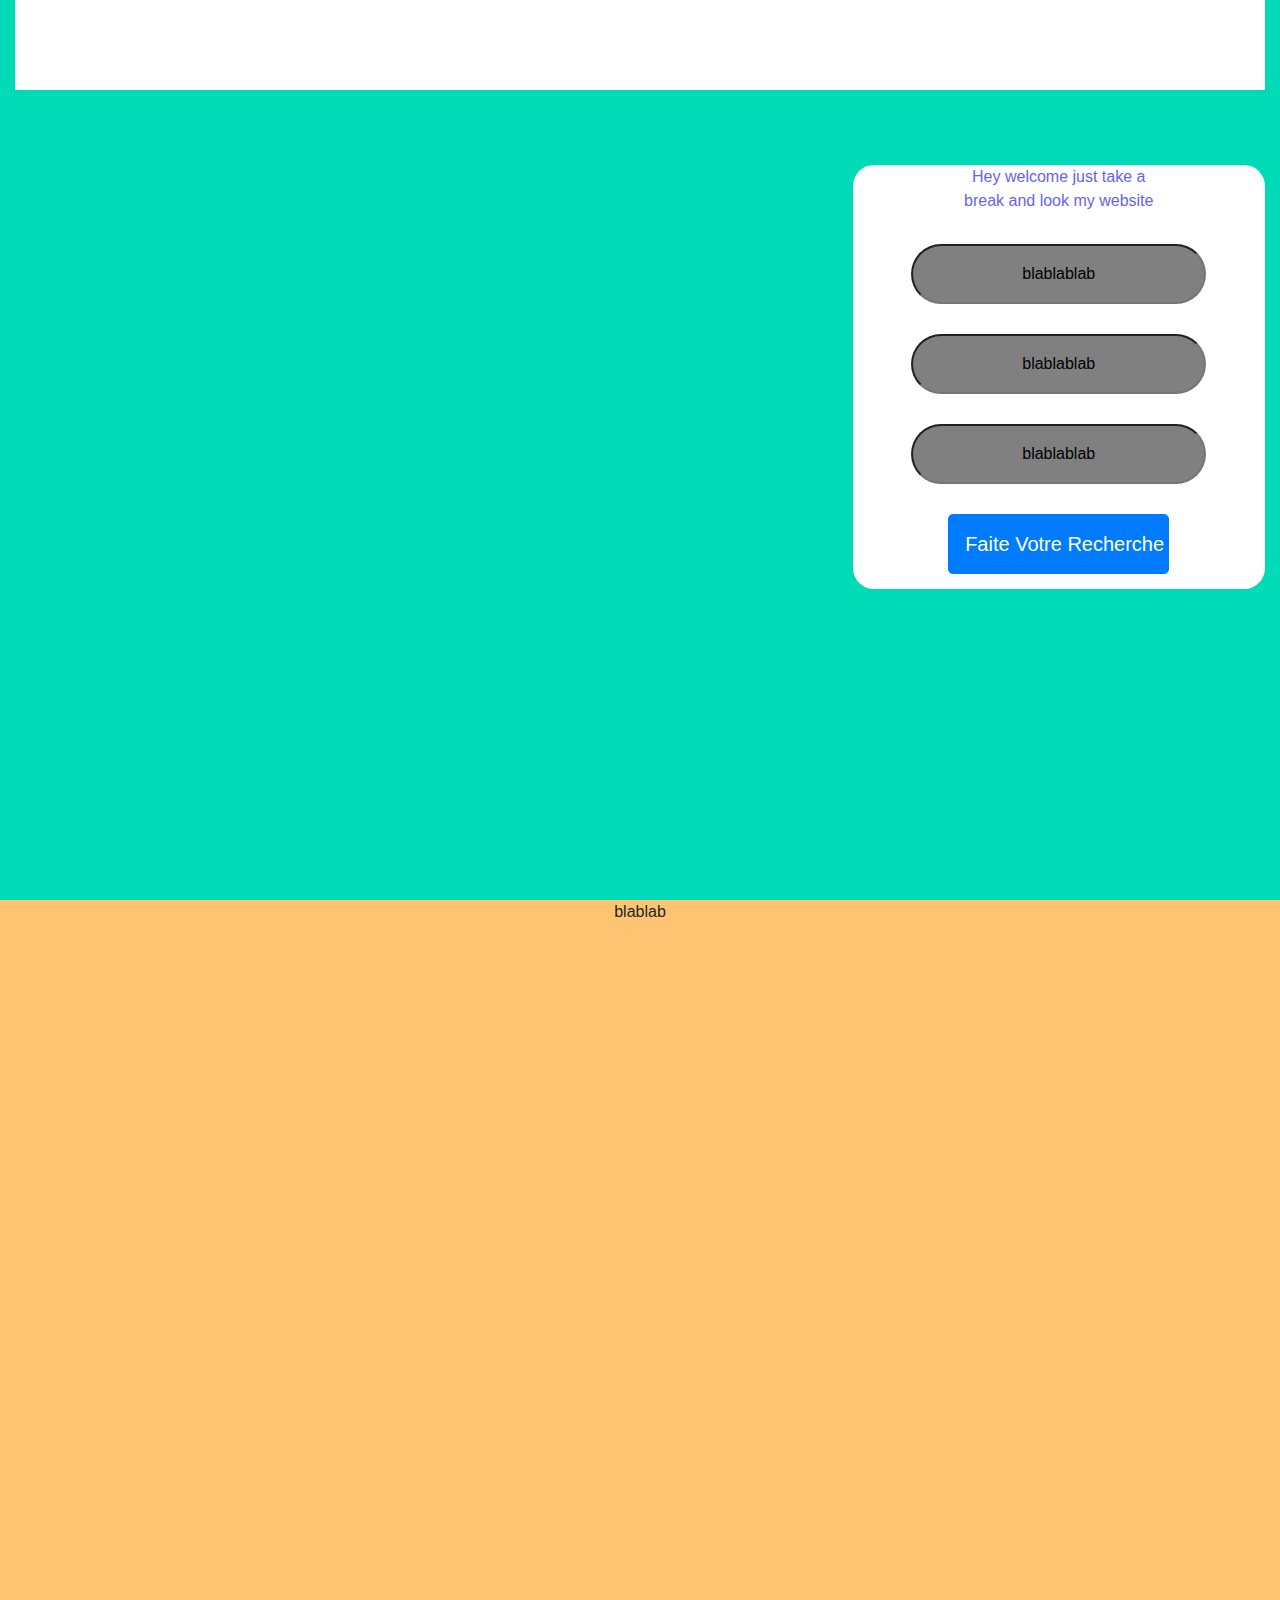
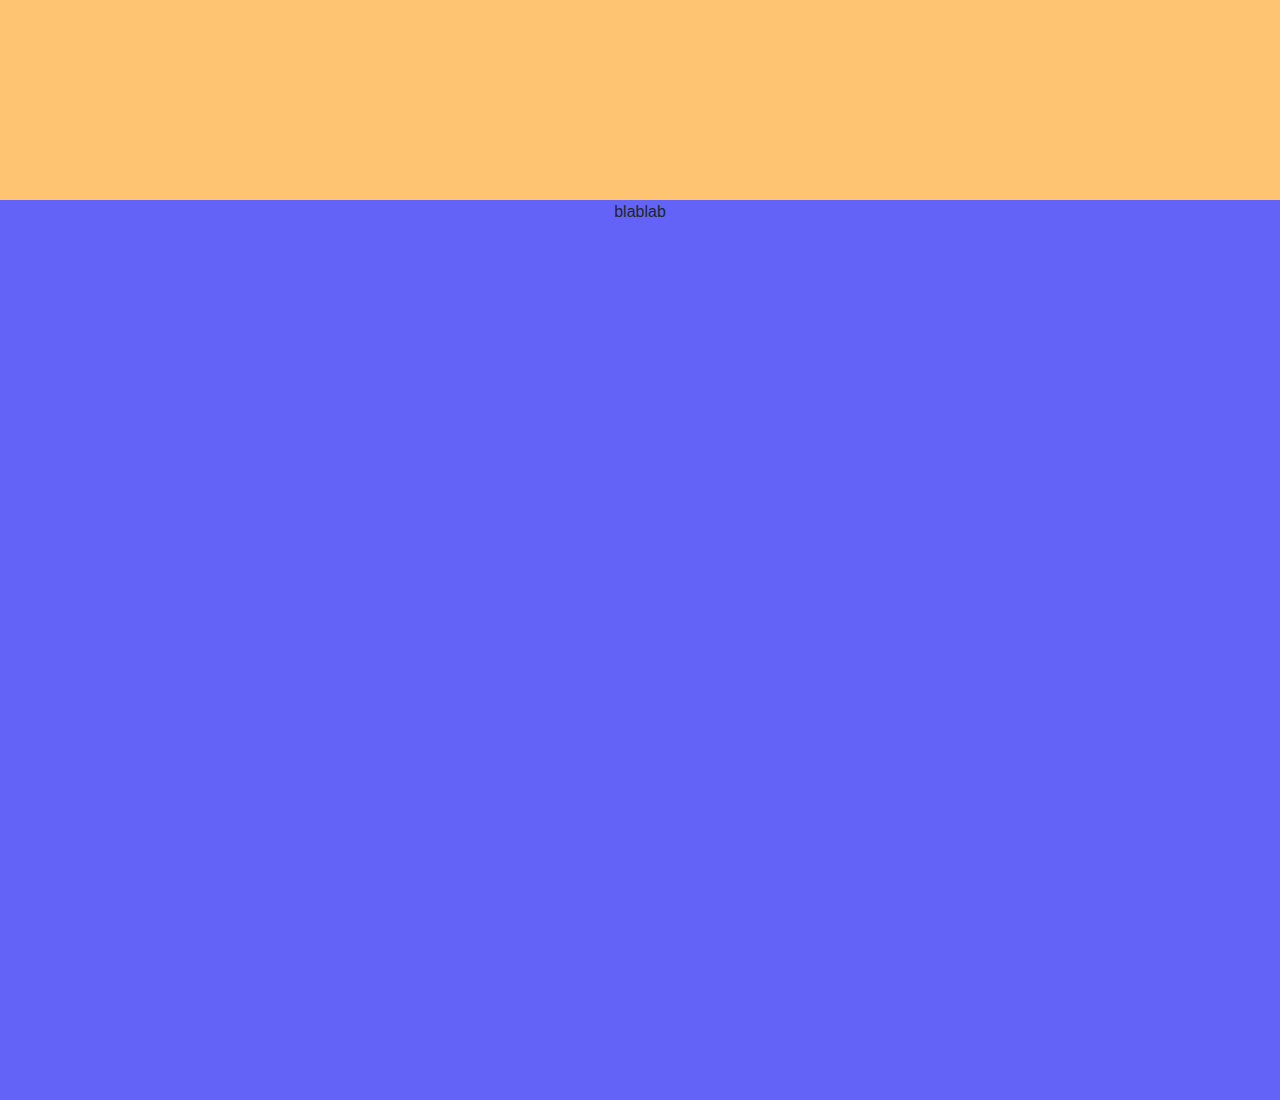
==== index.html @ 5934b845 ""ajout de la structure générale, j'ai egalement ajouter le dossier css/.cachesass dnas le git ignore" ====
<!DOCTYPE html>
<html>

<head>
    <meta charset="utf-8">
    <meta http-equiv="X-UA-Compatible" content="IE=edge">
    <title>BuroStation</title>
    <meta name="viewport" content="width=device-width, initial-scale=1">
    <link rel="stylesheet" type="text/css" media="screen" href="css/main.css">
    <link rel="stylesheet" type="text/css" media="screen" href="css/bootstrap.min.css">

</head>

<body>
    <!--Global Container-->
    <main>
        <!--Fourth section with all details of the website-->
        <section id="home" class="container-fluid">

            <nav>
                <ul class="row">
                    <img class="col" src="" alt="">
                    <li><a class="col" href="">LienversLeReste</a></li>
                    <li><a class="col" href="">LienversLeReste</a></li>
                    <li><a class="col" href="">LienversLeReste</a></li>
                </ul>
            </nav>

            <form class="form-group justify-center " action="">
                <div class="row">
                    <p class="col-6">
                        Hey welcome just take a break and look my website
                    </p>
                    <input class="col-8 " type="text" value="blablablab">
                    <input class="col-8 " type="text" value="blablablab">
                    <input class="col-8 " type="text" value="blablablab">
                    <input class="col-6  btn btn-primary btn-lg" type="submit" value="Faite Votre Recherche">
                </div>
            </form>
        </section>

        <section>
            <p>blablab</p>

        </section>

        <section>
            <p>blablab</p>

        </section>

        <section>
            <footer>

            </footer>

        </section>
    </main>


    <script src="js/bootstrap.bundle.min.js"></script>
    <script src="js/main.js"></script>
    <script src="js/bootstrap.min.js"></script>
</body>

</html>
---- css/main.css ----
section:nth-child(1) {
  height: 100vh;
  width: 100%;
  background-color: #00dab6; }

nav {
  height: 10vh;
  background-color: white; }
  nav ul li {
    list-style-type: none; }
    nav ul li a {
      color: white;
      font-size: 20px; }

form {
  margin-top: 75px;
  width: 33%;
  background-color: white;
  border-radius: 5%;
  float: right; }
  form div p {
    margin-left: auto;
    margin-right: auto;
    color: #6463f7; }
  form div input {
    margin: 15px;
    background-color: grey;
    text-align: center;
    margin-left: auto;
    margin-right: auto;
    border-radius: 1000px;
    height: 60px; }

btn-primary {
  background-color: #00dab6; }

row {
  width: 100%; }

section:nth-child(2) {
  height: 100vh;
  width: 100%;
  background-color: #ffc472; }

section:nth-child(3) {
  height: 100vh;
  width: 100%;
  background-color: #6463f7; }

section:nth-child(4) {
  background-color: white; }

body, html {
  height: 300vh;
  margin: 0;
  padding: 0; }

section {
  position: relative; }
  section p {
    text-align: center;
    bottom: 0; }

/*# sourceMappingURL=main.css.map */
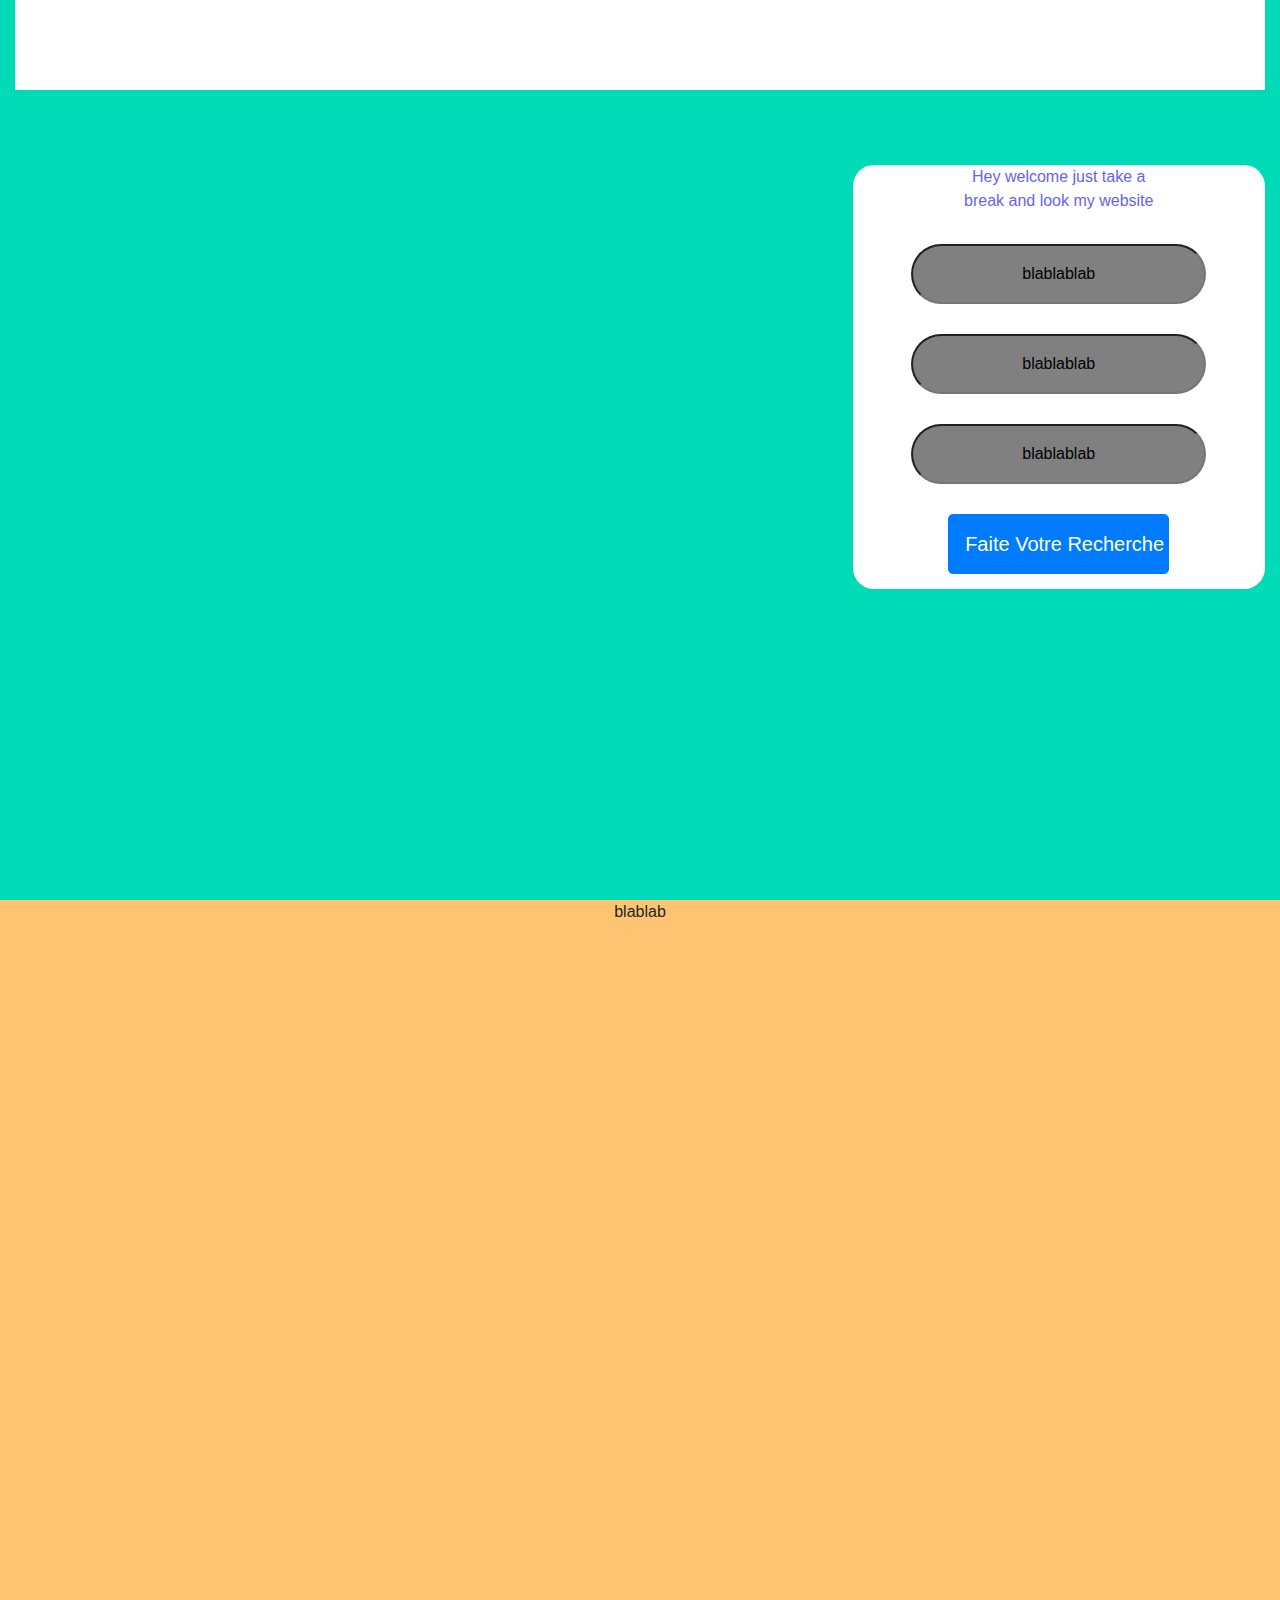
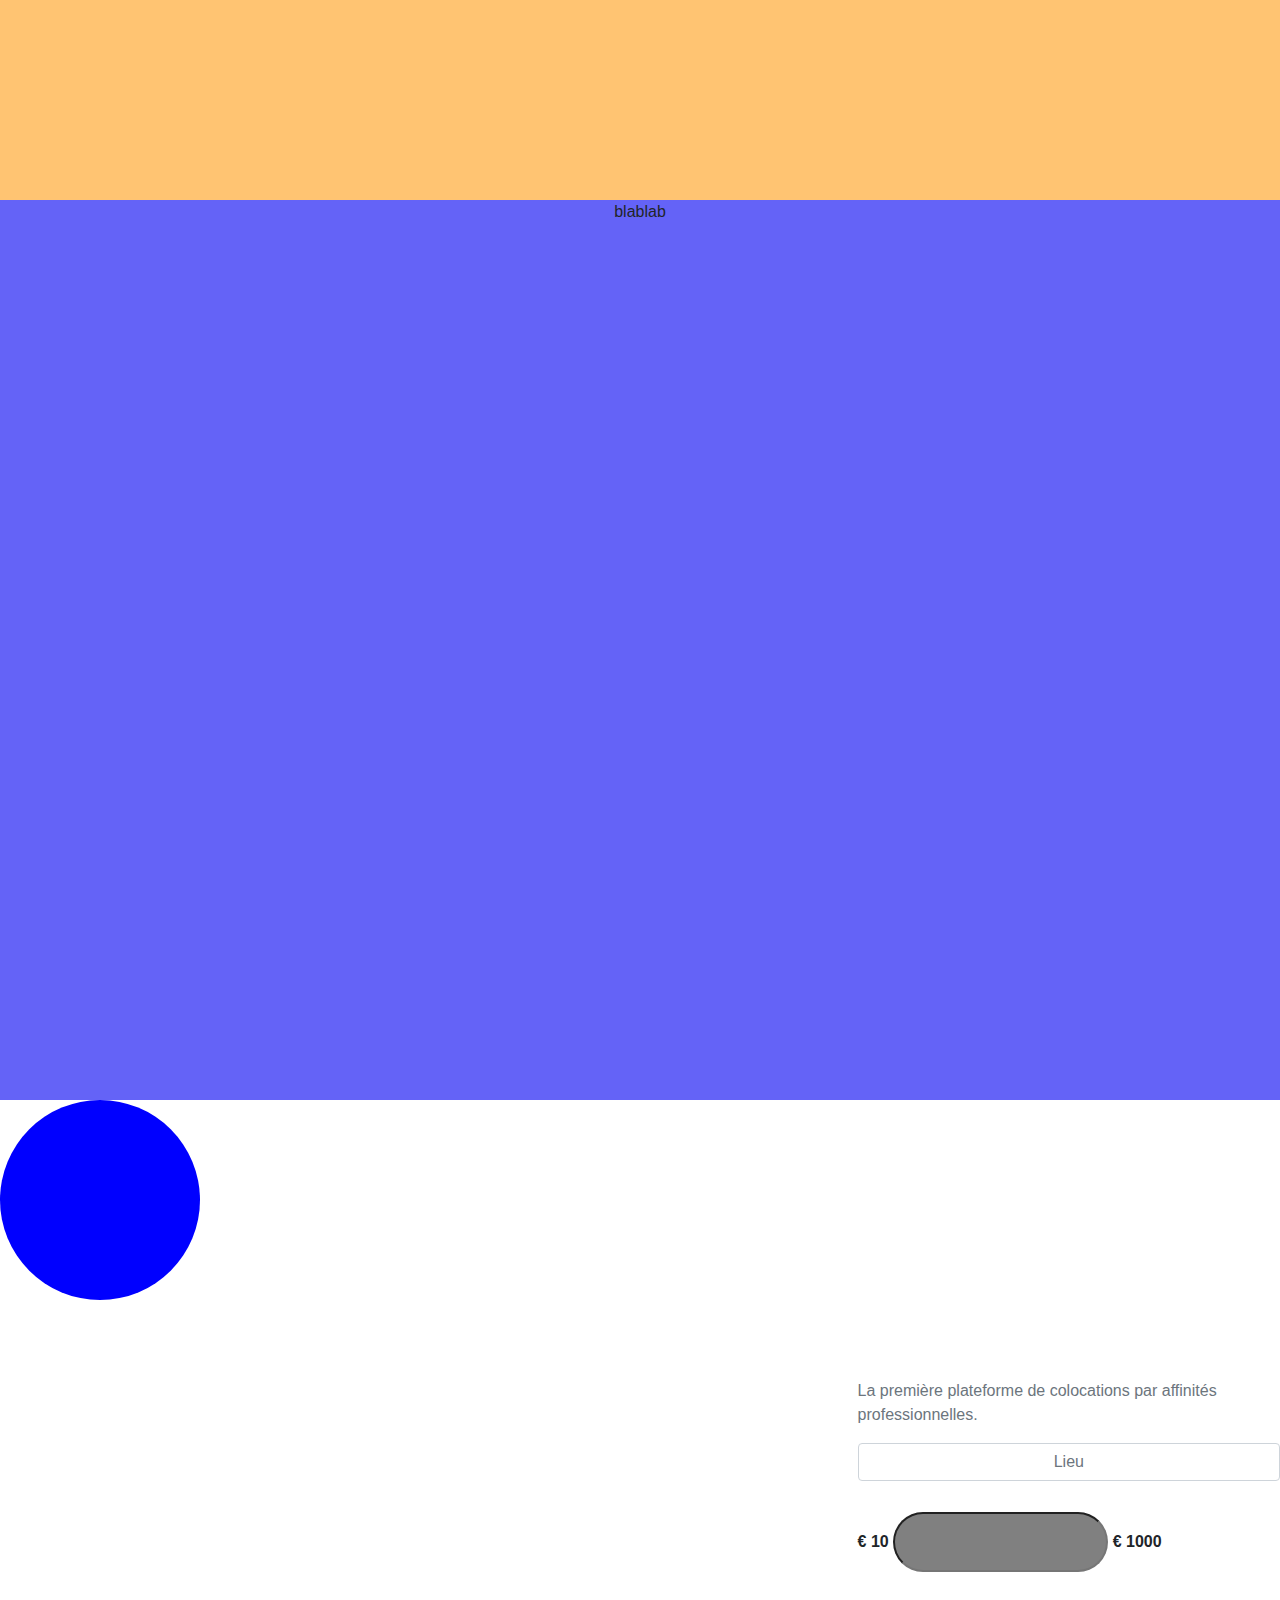
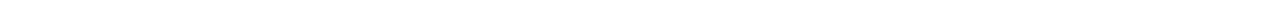
==== commit a1c64d27: ""merge all"" ====
--- a/index.html
+++ b/index.html
@@ -6,6 +6,8 @@
     <meta http-equiv="X-UA-Compatible" content="IE=edge">
     <title>BuroStation</title>
     <meta name="viewport" content="width=device-width, initial-scale=1">
+    <link rel="stylesheet" href="https://use.fontawesome.com/releases/v5.8.1/css/all.css"
+        integrity="sha384-50oBUHEmvpQ+1lW4y57PTFmhCaXp0ML5d60M1M7uH2+nqUivzIebhndOJK28anvf" crossorigin="anonymous">
     <link rel="stylesheet" type="text/css" media="screen" href="css/main.css">
     <link rel="stylesheet" type="text/css" media="screen" href="css/bootstrap.min.css">
 
@@ -58,6 +60,23 @@
     </main>
 
 
+    <div class="rond"></div>
+    <!--divRond-->
+    <form action="#">
+        <div class="form-group">
+            <!-- <label for="lieu"></label> -->
+            <p id="lieu" class="form-text text-muted">La première plateforme
+                de colocations par affinités
+                professionnelles.</p>
+            <input type="text" class="form-control" id="example" aria-describedby="emailHelp" placeholder="Lieu">
+        </div>
+        <div class="form-group">
+            <!-- <label for="lieu"></label> -->
+            <!-- <input type="text" class="form-control" id="example" aria-describedby="emailHelp" placeholder="Email"> -->
+            <b>€ 10</b> <input id="ex2" type="text" class="span2" value="" data-slider-min="10" data-slider-max="1000" data-slider-step="5" data-slider-value="[250,450]"/> <b>€ 1000</b>
+        </div>
+
+    </form>
     <script src="js/bootstrap.bundle.min.js"></script>
     <script src="js/main.js"></script>
     <script src="js/bootstrap.min.js"></script>
--- a/css/main.css
+++ b/css/main.css
@@ -30,6 +30,11 @@
     margin-right: auto;
     border-radius: 1000px;
     height: 60px; }
+.rond {
+  width: 200px;
+  height: 200px;
+  background-color: blue;
+  border-radius: 100%; }
 
 btn-primary {
   background-color: #00dab6; }
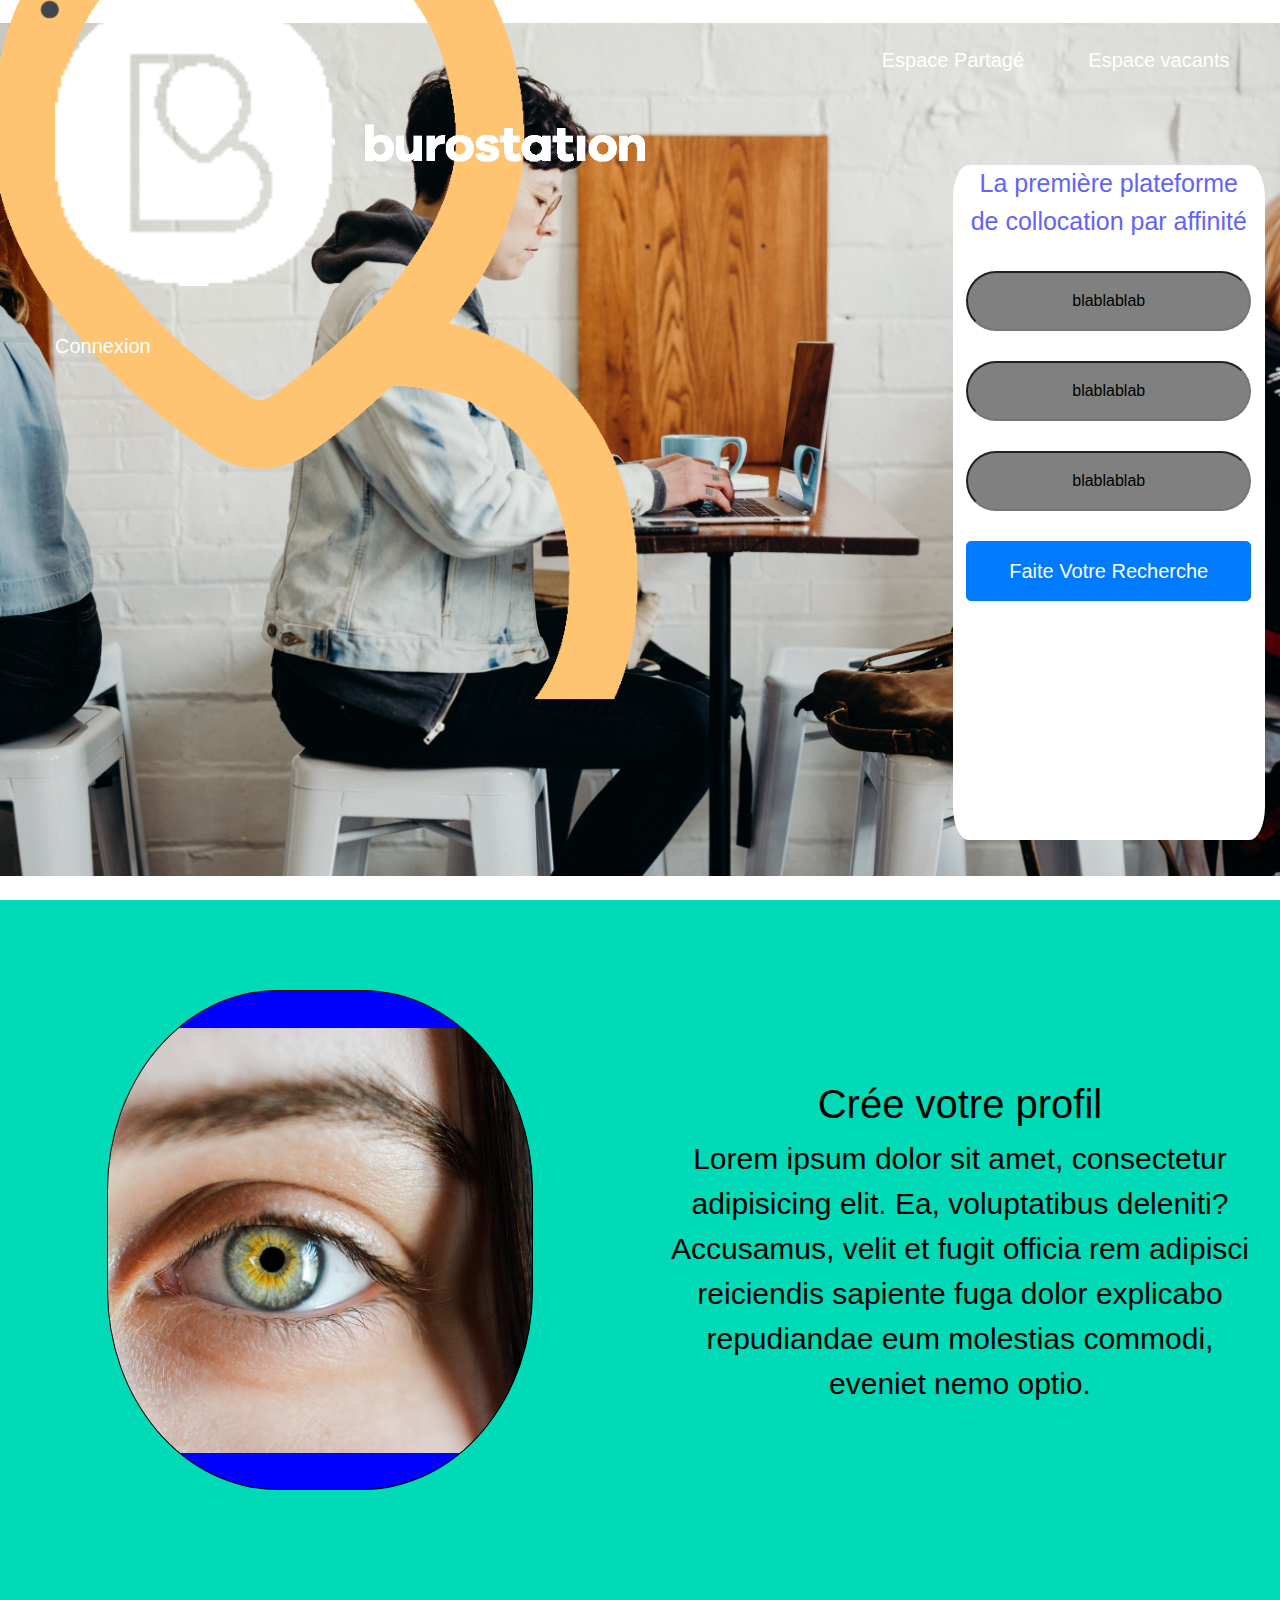
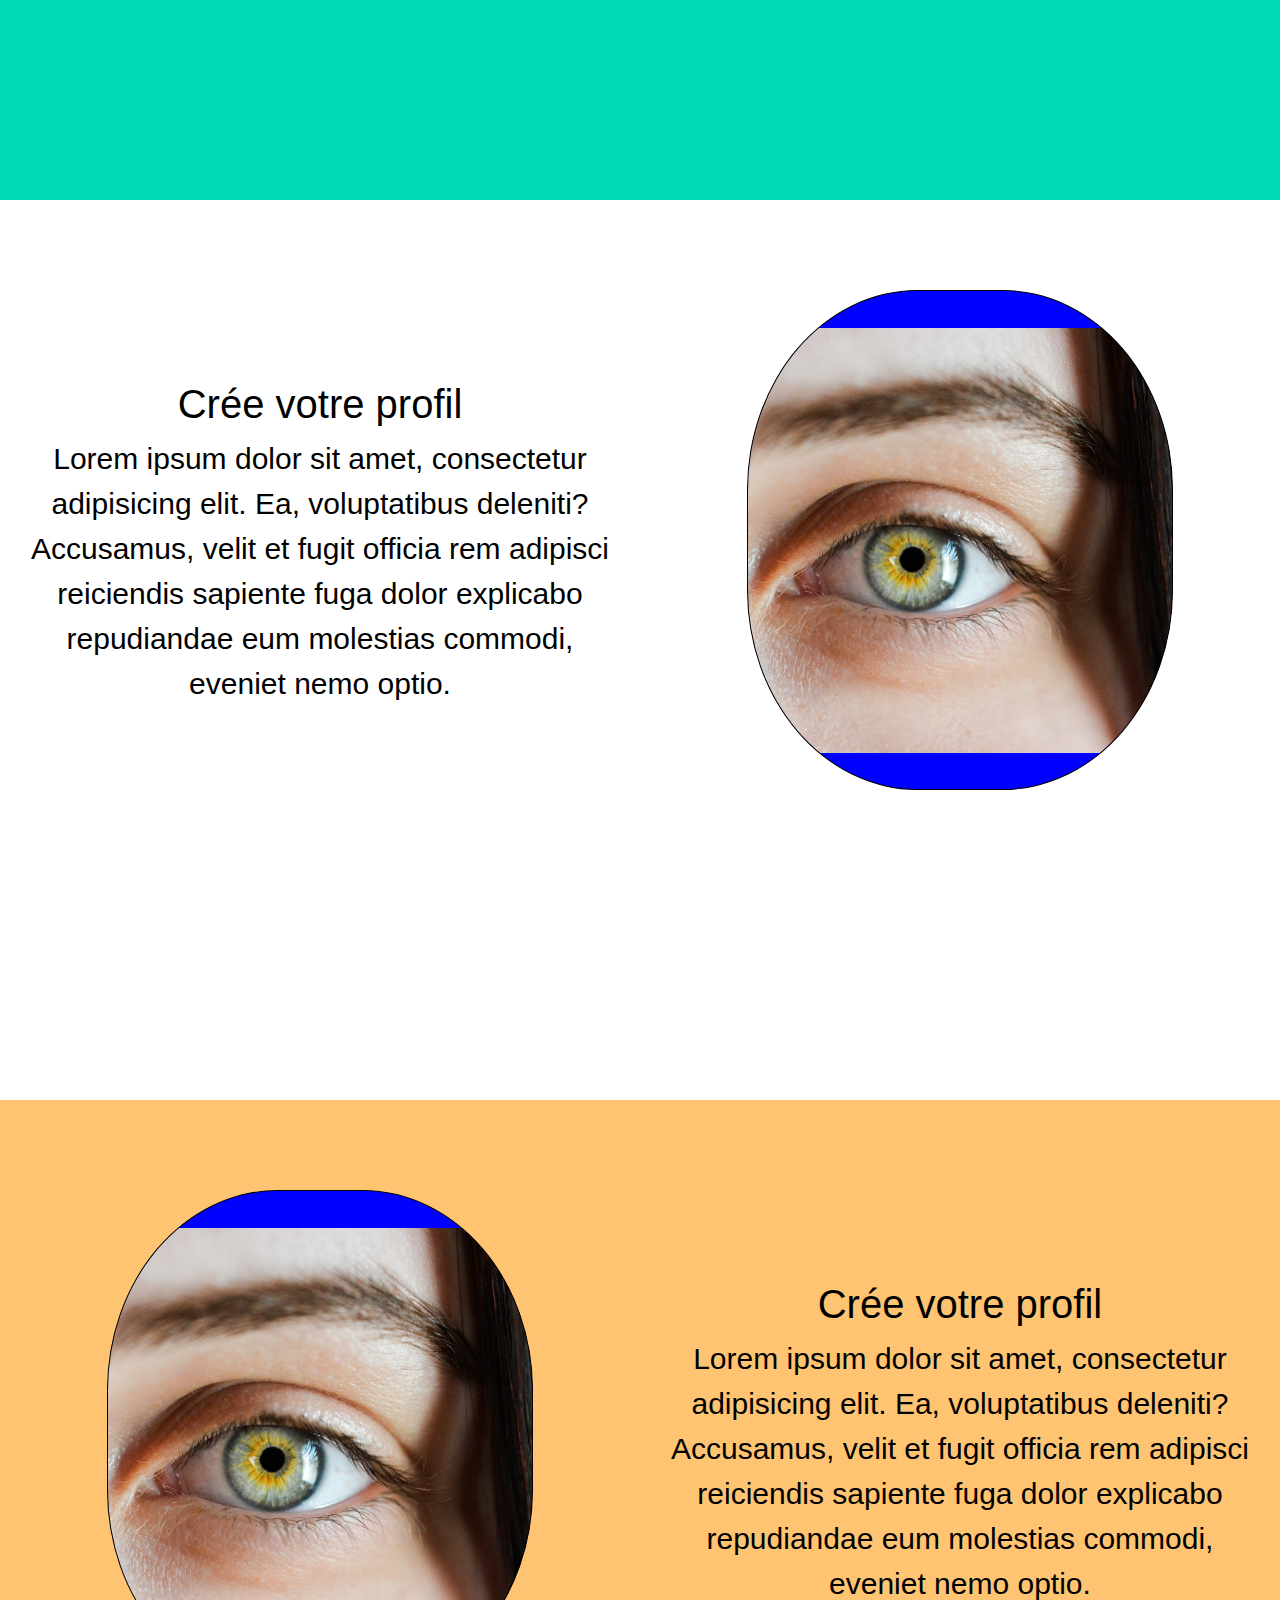
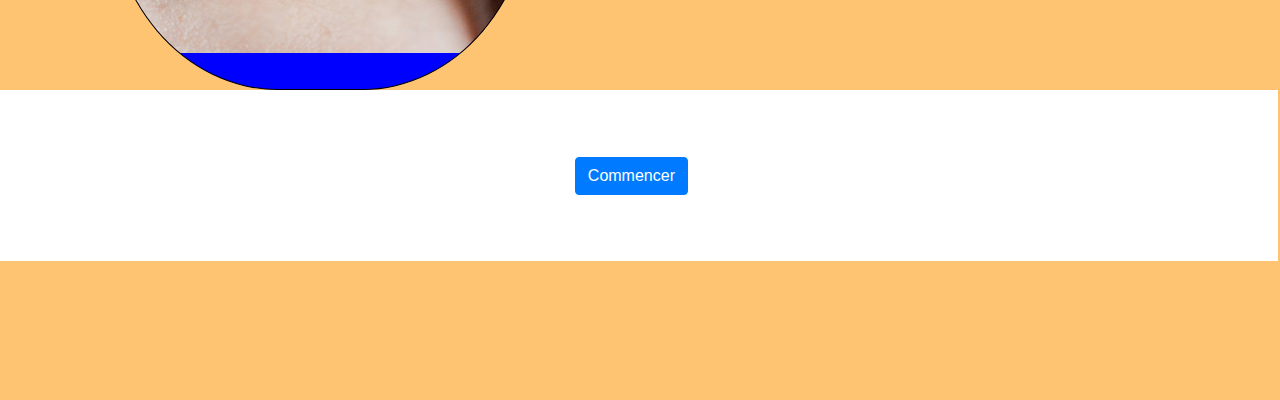
==== commit 3ca0e70c: "ajout de la maquette générale avec la navbar les quatre section , ajout des logo" ====
--- a/index.html
+++ b/index.html
@@ -6,8 +6,8 @@
     <meta http-equiv="X-UA-Compatible" content="IE=edge">
     <title>BuroStation</title>
     <meta name="viewport" content="width=device-width, initial-scale=1">
-    <link rel="stylesheet" href="https://use.fontawesome.com/releases/v5.8.1/css/all.css"
-        integrity="sha384-50oBUHEmvpQ+1lW4y57PTFmhCaXp0ML5d60M1M7uH2+nqUivzIebhndOJK28anvf" crossorigin="anonymous">
+    <!--<link rel="stylesheet" href="https://use.fontawesome.com/releases/v5.8.1/css/all.css"
+        integrity="sha384-50oBUHEmvpQ+1lW4y57PTFmhCaXp0ML5d60M1M7uH2+nqUivzIebhndOJK28anvf" crossorigin="anonymous">-->
     <link rel="stylesheet" type="text/css" media="screen" href="css/main.css">
     <link rel="stylesheet" type="text/css" media="screen" href="css/bootstrap.min.css">
 
@@ -17,69 +17,104 @@
     <!--Global Container-->
     <main>
         <!--Fourth section with all details of the website-->
+
+
         <section id="home" class="container-fluid">
-
-            <nav>
+            <img class="absolute-pic"src="background Svg.svg" alt="">
+            <nav class="">
                 <ul class="row">
-                    <img class="col" src="" alt="">
-                    <li><a class="col" href="">LienversLeReste</a></li>
-                    <li><a class="col" href="">LienversLeReste</a></li>
-                    <li><a class="col" href="">LienversLeReste</a></li>
+                    
+                    <img class="col align-middle" src="logo.svg" alt="">
+                    <img class="col-3 align-middle" src="texte.svg" alt="">
+                    <img class="point" src="point-sur-le-i.svg" alt="">
+                    <div class="col-2" ></div>
+                    <li class="col-2"><a href="">Espace Partagé</a><embed src="" type=""></li>
+                    <li class="col-2"><a href="">Espace vacants</a></li>
+                    <li class="col-2"><a href="">Connexion</a></li>
                 </ul>
             </nav>
 
             <form class="form-group justify-center " action="">
                 <div class="row">
-                    <p class="col-6">
-                        Hey welcome just take a break and look my website
+                    <p class="col-11">
+                        La première plateforme de collocation par affinité
                     </p>
-                    <input class="col-8 " type="text" value="blablablab">
-                    <input class="col-8 " type="text" value="blablablab">
-                    <input class="col-8 " type="text" value="blablablab">
-                    <input class="col-6  btn btn-primary btn-lg" type="submit" value="Faite Votre Recherche">
+                    <input class="col-10 " type="text" value="blablablab">
+                    <input class="col-10 " type="text" value="blablablab">
+                    <input class="col-10 " type="text" value="blablablab">
+                    <input class="col-10  btn btn-primary btn-lg" type="submit" value="Faite Votre Recherche">
                 </div>
             </form>
         </section>
 
-        <section>
-            <p>blablab</p>
+        <section  class="container-fluid padding">
+            <div class="row">
+                <div class="col-1"></div>
+                <div class="rond col-4 align-middle"></div>
+                <div class="col-1"></div>
 
+                <article class="col-6 align-middle">
+                    <h1>Crée votre profil</h1>
+                    <p>Lorem ipsum dolor sit amet,
+                        consectetur adipisicing elit.
+                        Ea, voluptatibus deleniti?
+                        Accusamus, velit et fugit officia rem adipisci reiciendis sapiente
+                        fuga dolor explicabo repudiandae eum molestias commodi,
+                        eveniet nemo optio.</p>
+                </article>
+            </div>
         </section>
 
-        <section>
-            <p>blablab</p>
-
+        <section class="container-fluid">
+            <div class="row">
+                <article class="col-6 align-middle">
+                    <h1>Crée votre profil</h1>
+                    <p>Lorem ipsum dolor sit amet,
+                        consectetur adipisicing elit.
+                        Ea, voluptatibus deleniti?
+                        Accusamus, velit et fugit officia rem adipisci reiciendis sapiente
+                        fuga dolor explicabo repudiandae eum molestias commodi,
+                        eveniet nemo optio.</p>
+                </article>
+                <div class="col-1"></div>
+                <div class="rond col-4 align-middle"></div>
+                <div class="col-1"></div>
+            </div>
         </section>
 
-        <section>
-            <footer>
+        <section class="container-fluid">
+            <div class="row">
+                <div class="col-1"></div>
+                <div class="rond col-4 align-middle"></div>
+                <div class="col-1"></div>
 
-            </footer>
+                <article class="col-6 align-middle">
+                    <h1>Crée votre profil</h1>
+                    <p>Lorem ipsum dolor sit amet,
+                        consectetur adipisicing elit.
+                        Ea, voluptatibus deleniti?
+                        Accusamus, velit et fugit officia rem adipisci reiciendis sapiente
+                        fuga dolor explicabo repudiandae eum molestias commodi,
+                        eveniet nemo optio.</p>
+                </article>
 
+                <div class="row low-section">
+                    <button class="btn btn-primary">Commencer</button>
+                </div>
+
+            </div>
         </section>
+
+        <footer>
+
+        </footer>
+
     </main>
 
 
-    <div class="rond"></div>
-    <!--divRond-->
-    <form action="#">
-        <div class="form-group">
-            <!-- <label for="lieu"></label> -->
-            <p id="lieu" class="form-text text-muted">La première plateforme
-                de colocations par affinités
-                professionnelles.</p>
-            <input type="text" class="form-control" id="example" aria-describedby="emailHelp" placeholder="Lieu">
-        </div>
-        <div class="form-group">
-            <!-- <label for="lieu"></label> -->
-            <!-- <input type="text" class="form-control" id="example" aria-describedby="emailHelp" placeholder="Email"> -->
-            <b>€ 10</b> <input id="ex2" type="text" class="span2" value="" data-slider-min="10" data-slider-max="1000" data-slider-step="5" data-slider-value="[250,450]"/> <b>€ 1000</b>
-        </div>
-
-    </form>
     <script src="js/bootstrap.bundle.min.js"></script>
+    <script src="js/bootstrap.min.js"></script>
     <script src="js/main.js"></script>
-    <script src="js/bootstrap.min.js"></script>
 </body>
 
 </html>--- a/css/main.css
+++ b/css/main.css
@@ -1,27 +1,39 @@
 section:nth-child(1) {
   height: 100vh;
   width: 100%;
-  background-color: #00dab6; }
+  background-image: url("../3.jpg");
+  background-size: 100%;
+  background-repeat: no-repeat;
+  background-position: center; }
 
 nav {
   height: 10vh;
-  background-color: white; }
+  background-color: rgba(255, 255, 255, 0); }
+  nav ul p {
+    color: white;
+    font-size: 30px;
+    text-align: left;
+    margin-left: -30px;
+    margin-top: 5vh; }
   nav ul li {
-    list-style-type: none; }
+    list-style-type: none;
+    margin-top: 5vh; }
     nav ul li a {
       color: white;
       font-size: 20px; }
 
 form {
   margin-top: 75px;
-  width: 33%;
+  width: 25%;
+  height: 75vh;
   background-color: white;
   border-radius: 5%;
   float: right; }
   form div p {
     margin-left: auto;
     margin-right: auto;
-    color: #6463f7; }
+    color: #6463f7;
+    font-size: 25px; }
   form div input {
     margin: 15px;
     background-color: grey;
@@ -30,11 +42,6 @@
     margin-right: auto;
     border-radius: 1000px;
     height: 60px; }
-.rond {
-  width: 200px;
-  height: 200px;
-  background-color: blue;
-  border-radius: 100%; }
 
 btn-primary {
   background-color: #00dab6; }
@@ -42,28 +49,109 @@
 row {
   width: 100%; }
 
+.absolute-pic {
+  position: absolute;
+  width: 50%;
+  top: -10px;
+  left: 0px;
+  opacity: 1; }
+
+.point {
+  position: absolute;
+  width: 1.5%;
+  animation: point-qui-bouge 2s 2s forwards; }
+
+@keyframes point-qui-bouge {
+  0% {
+    top: 35px;
+    left: 0; }
+  10% {
+    top: 30px;
+    left: 44.7px; }
+  20% {
+    top: 25px;
+    left: 89.4px; }
+  30% {
+    top: 20px;
+    left: 134.1px; }
+  40% {
+    top: 15px;
+    left: 178, 8px; }
+  50% {
+    top: 10px;
+    left: 223, 5px; }
+  60% {
+    top: 15px;
+    left: 268, 2px; }
+  70% {
+    top: 20px;
+    left: 312, 9px; }
+  80% {
+    top: 25px;
+    left: 357, 6px; }
+  90% {
+    top: 30px;
+    left: 402, 3px; }
+  100% {
+    top: 35px;
+    left: 447px; } }
 section:nth-child(2) {
+  height: 100vh;
+  width: 100%;
+  background-color: #00dab6; }
+
+section:nth-child(3) {
+  height: 100vh;
+  width: 100%; }
+
+.low-section {
+  background-color: white;
+  width: 101%;
+  height: 19vh; }
+  .low-section button {
+    margin: auto; }
+
+section:nth-child(4) {
   height: 100vh;
   width: 100%;
   background-color: #ffc472; }
 
-section:nth-child(3) {
-  height: 100vh;
-  width: 100%;
-  background-color: #6463f7; }
-
-section:nth-child(4) {
-  background-color: white; }
+.rond {
+  width: 200px;
+  height: 500px;
+  background-color: blue;
+  border-radius: 40%; }
 
 body, html {
-  height: 300vh;
+  height: 400vh;
   margin: 0;
   padding: 0; }
 
 section {
   position: relative; }
-  section p {
+
+.rond {
+  background-image: url("../2.jpg");
+  background-size: 150%;
+  background-position: center;
+  background-repeat: no-repeat;
+  border: 1px solid black;
+  margin-top: 10vh; }
+
+article {
+  padding-top: 20vh; }
+  article h1 {
     text-align: center;
-    bottom: 0; }
+    color: black; }
+
+p {
+  font-size: 30px;
+  color: black;
+  text-align: center;
+  bottom: 0; }
+
+padding {
+  width: 80% !important;
+  margin: auto !important; }
 
 /*# sourceMappingURL=main.css.map */
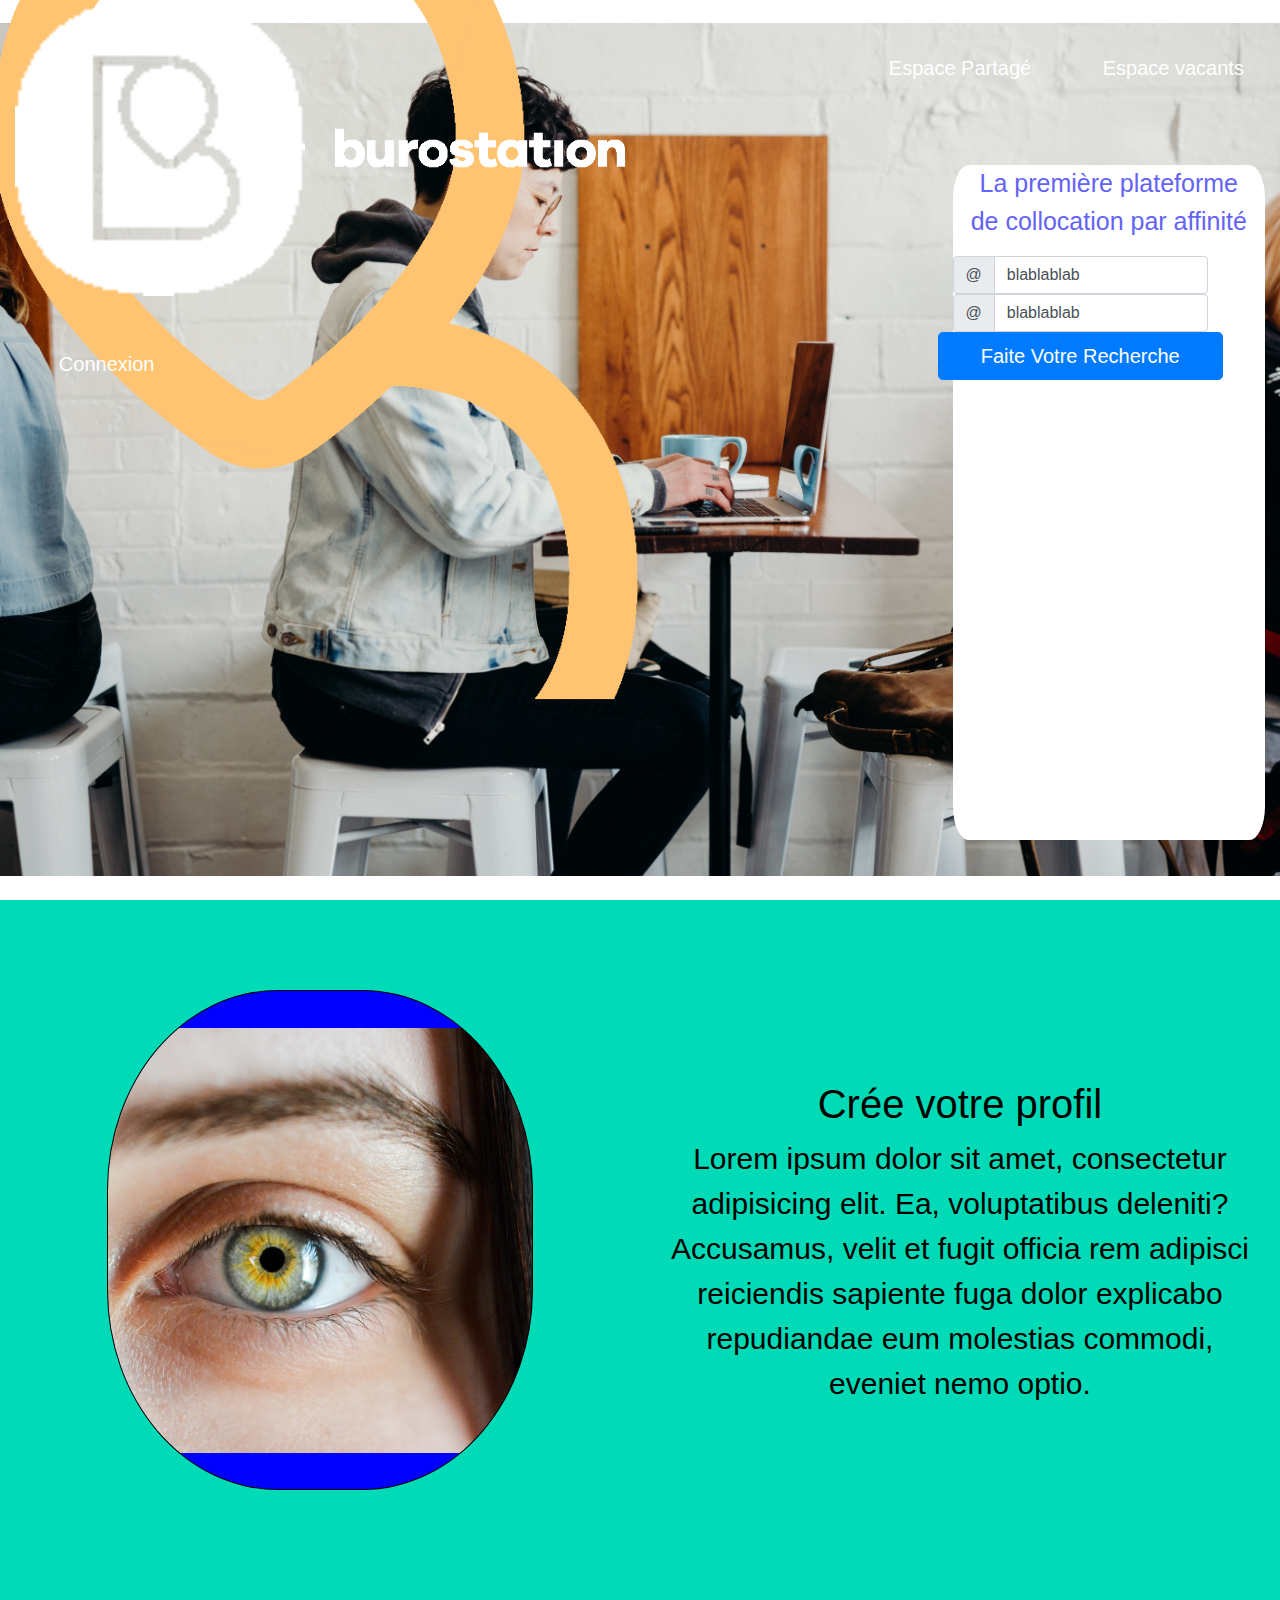
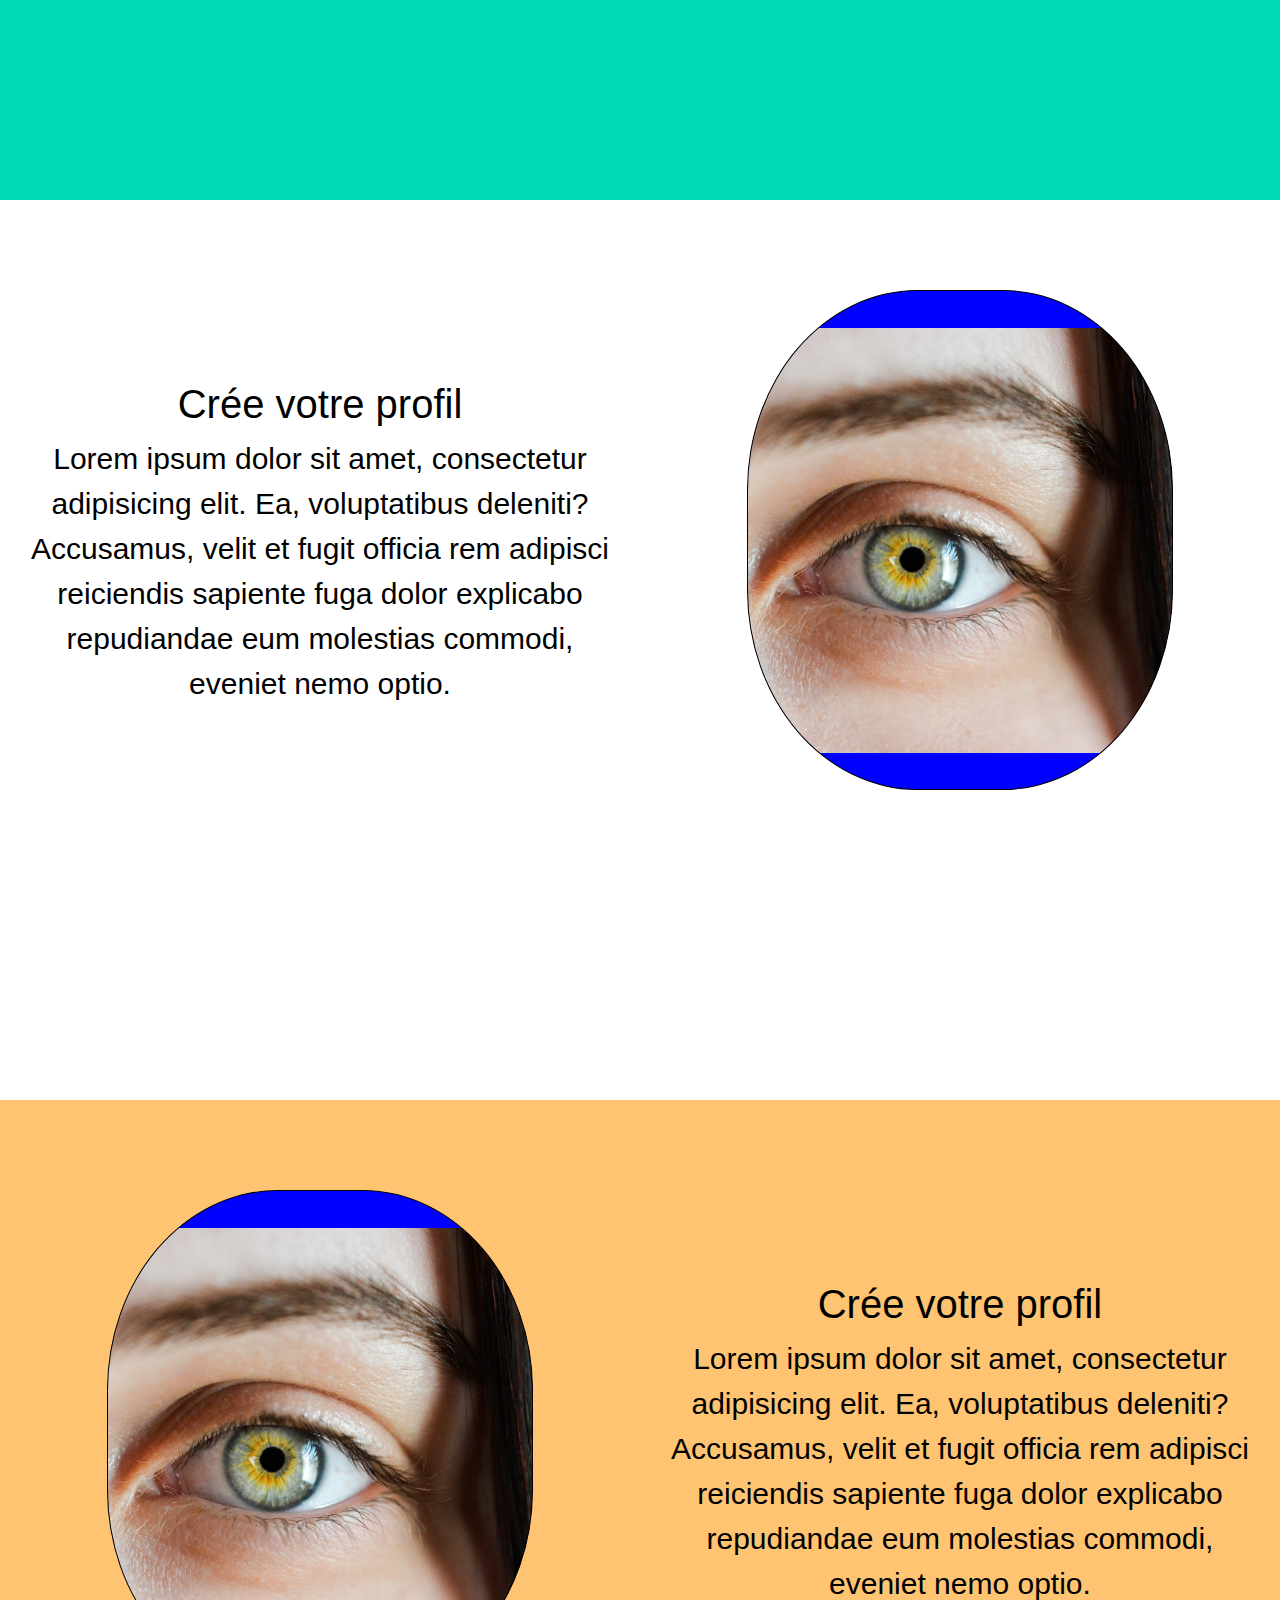
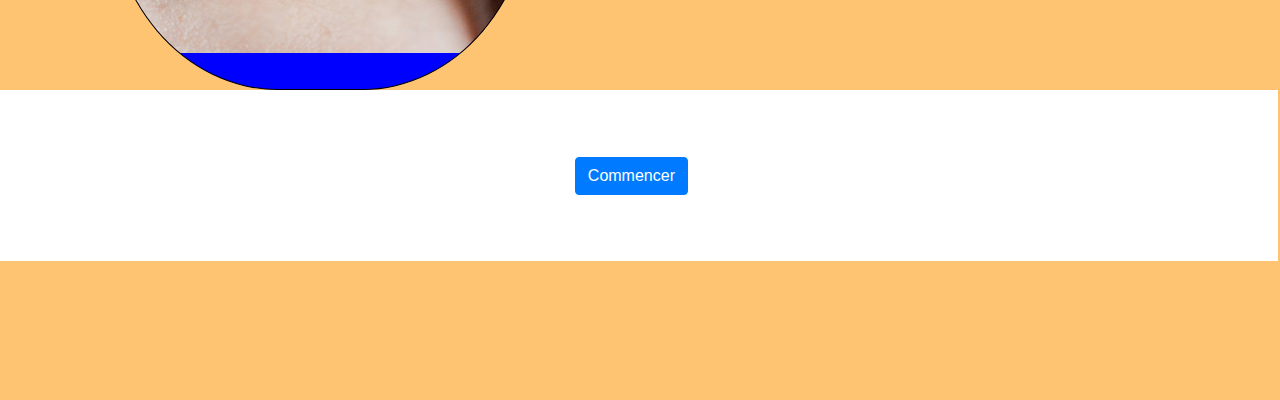
==== commit 1cde21ed: "modif dans l'arborescence et ajout de divers classe dans les fichier" ====
--- a/index.html
+++ b/index.html
@@ -6,8 +6,8 @@
     <meta http-equiv="X-UA-Compatible" content="IE=edge">
     <title>BuroStation</title>
     <meta name="viewport" content="width=device-width, initial-scale=1">
-    <!--<link rel="stylesheet" href="https://use.fontawesome.com/releases/v5.8.1/css/all.css"
-        integrity="sha384-50oBUHEmvpQ+1lW4y57PTFmhCaXp0ML5d60M1M7uH2+nqUivzIebhndOJK28anvf" crossorigin="anonymous">-->
+    <link rel="stylesheet" href="https://use.fontawesome.com/releases/v5.8.1/css/all.css"
+        integrity="sha384-50oBUHEmvpQ+1lW4y57PTFmhCaXp0ML5d60M1M7uH2+nqUivzIebhndOJK28anvf" crossorigin="anonymous">
     <link rel="stylesheet" type="text/css" media="screen" href="css/main.css">
     <link rel="stylesheet" type="text/css" media="screen" href="css/bootstrap.min.css">
 
@@ -20,34 +20,48 @@
 
 
         <section id="home" class="container-fluid">
-            <img class="absolute-pic"src="background Svg.svg" alt="">
+
+            <img class="absolute-pic" src="img/background Svg.svg" alt="">
+
             <nav class="">
-                <ul class="row">
-                    
-                    <img class="col align-middle" src="logo.svg" alt="">
-                    <img class="col-3 align-middle" src="texte.svg" alt="">
-                    <img class="point" src="point-sur-le-i.svg" alt="">
-                    <div class="col-2" ></div>
-                    <li class="col-2"><a href="">Espace Partagé</a><embed src="" type=""></li>
-                    <li class="col-2"><a href="">Espace vacants</a></li>
-                    <li class="col-2"><a href="">Connexion</a></li>
+                <ul class="nav nav-pills nav-fill row">
+                    <img class="col align-middle" src="img/logo1.svg" alt="">
+                    <img class="col-3 align-middle" src="img/texte1.svg" alt="">
+                    <img class="point" src="img/point-sur-le-i-svg.png" alt="">
+                    <div class="col-2"></div>
+                    <li class="col-2 nav-item"><a class="nav-link" href="">Espace Partagé</a><embed src="" type=""></li>
+                    <li class="col-2 nav-item"><a class="nav-link" href="">Espace vacants</a></li>
+                    <li class="col-2 nav-item"><a class="nav-link" href="">Connexion</a></li>
                 </ul>
             </nav>
 
             <form class="form-group justify-center " action="">
                 <div class="row">
+
                     <p class="col-11">
                         La première plateforme de collocation par affinité
                     </p>
-                    <input class="col-10 " type="text" value="blablablab">
-                    <input class="col-10 " type="text" value="blablablab">
-                    <input class="col-10 " type="text" value="blablablab">
+
+                    <div class=" col-10 input-group flex-nowrap">
+                        <div class="input-group-prepend">
+                            <span class="input-group-text" id="addon-wrapping">@</span>
+                        </div>
+                        <input class="form-control " type="text" value="blablablab">
+                    </div>
+                    <div class=" col-10 input-group flex-nowrap">
+                            <div class="input-group-prepend">
+                                <span class="input-group-text" id="addon-wrapping">@</span>
+                            </div>
+                            <input class="form-control " type="text" value="blablablab">
+                        </div>
+
                     <input class="col-10  btn btn-primary btn-lg" type="submit" value="Faite Votre Recherche">
                 </div>
             </form>
+
         </section>
 
-        <section  class="container-fluid padding">
+        <section class="container-fluid padding">
             <div class="row">
                 <div class="col-1"></div>
                 <div class="rond col-4 align-middle"></div>
--- a/css/main.css
+++ b/css/main.css
@@ -1,7 +1,7 @@
 section:nth-child(1) {
   height: 100vh;
   width: 100%;
-  background-image: url("../3.jpg");
+  background-image: url("../img/3.jpg");
   background-size: 100%;
   background-repeat: no-repeat;
   background-position: center; }
@@ -29,19 +29,20 @@
   background-color: white;
   border-radius: 5%;
   float: right; }
-  form div p {
-    margin-left: auto;
-    margin-right: auto;
-    color: #6463f7;
-    font-size: 25px; }
-  form div input {
-    margin: 15px;
-    background-color: grey;
-    text-align: center;
-    margin-left: auto;
-    margin-right: auto;
-    border-radius: 1000px;
-    height: 60px; }
+  form div {
+    /*input
+     * margin: 15px
+     * background-color: grey
+     * text-align: center
+     * margin-left: auto
+     * margin-right: auto
+     * border-radius: 1000px
+     * height: 60px */ }
+    form div p {
+      margin-left: auto;
+      margin-right: auto;
+      color: #6463f7;
+      font-size: 25px; }
 
 btn-primary {
   background-color: #00dab6; }
@@ -58,43 +59,37 @@
 
 .point {
   position: absolute;
+  top: 10px;
+  left: 0;
   width: 1.5%;
-  animation: point-qui-bouge 2s 2s forwards; }
+  animation: point-qui-bouge 2s 2s forwards linear;
+  opacity: 0; }
 
 @keyframes point-qui-bouge {
   0% {
-    top: 35px;
+    top: 10px;
     left: 0; }
-  10% {
-    top: 30px;
-    left: 44.7px; }
-  20% {
-    top: 25px;
-    left: 89.4px; }
-  30% {
-    top: 20px;
-    left: 134.1px; }
-  40% {
-    top: 15px;
-    left: 178, 8px; }
+  15% {
+    top: 2px; }
+  25% {
+    top: 0px;
+    opacity: 0.3; }
+  35% {
+    top: 2px;
+    opacity: 0.6; }
   50% {
     top: 10px;
-    left: 223, 5px; }
-  60% {
-    top: 15px;
-    left: 268, 2px; }
-  70% {
-    top: 20px;
-    left: 312, 9px; }
-  80% {
-    top: 25px;
-    left: 357, 6px; }
-  90% {
-    top: 30px;
-    left: 402, 3px; }
+    opacity: 0.9; }
+  65% {
+    top: 2px; }
+  75% {
+    top: 0px; }
+  85% {
+    top: 2px; }
   100% {
-    top: 35px;
-    left: 447px; } }
+    top: 10px;
+    left: 447px;
+    opacity: 1; } }
 section:nth-child(2) {
   height: 100vh;
   width: 100%;
@@ -125,13 +120,14 @@
 body, html {
   height: 400vh;
   margin: 0;
-  padding: 0; }
+  padding: 0;
+  image-rendering: auto; }
 
 section {
   position: relative; }
 
 .rond {
-  background-image: url("../2.jpg");
+  background-image: url("../img/2.jpg");
   background-size: 150%;
   background-position: center;
   background-repeat: no-repeat;
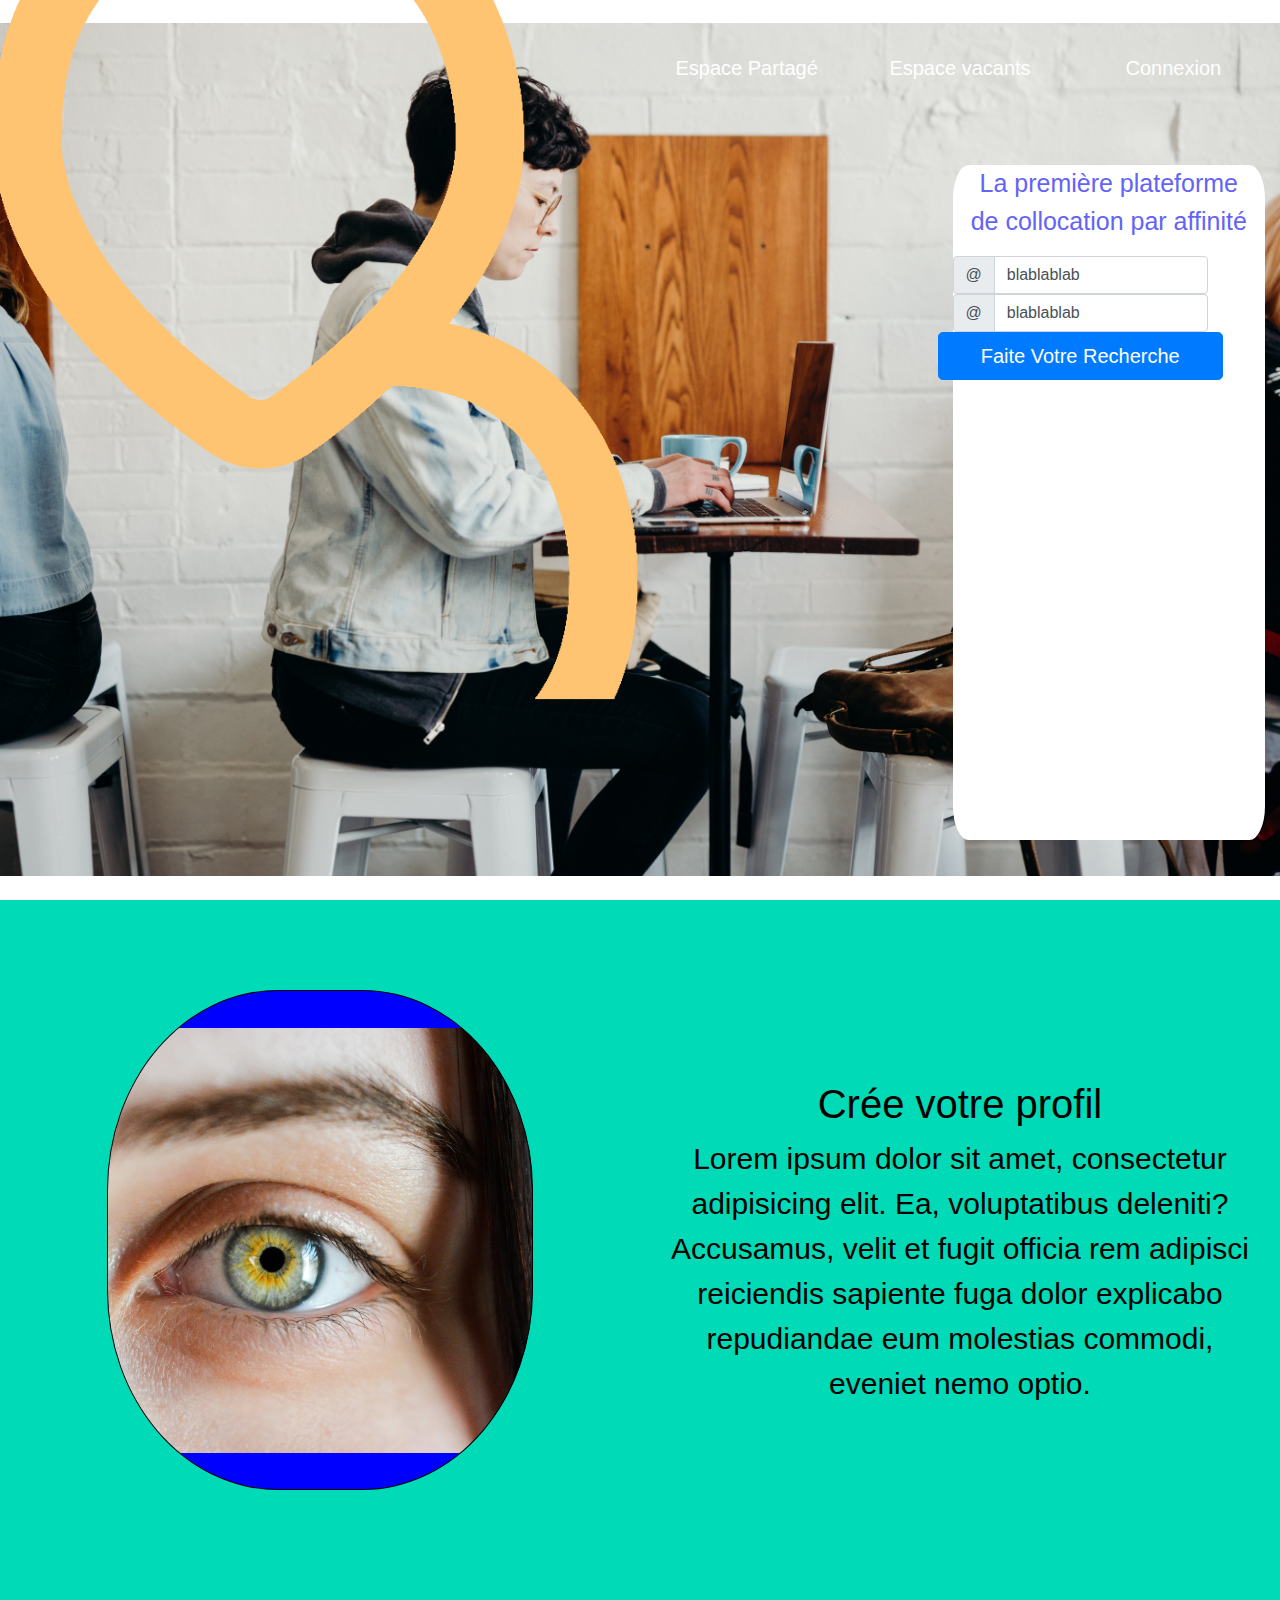
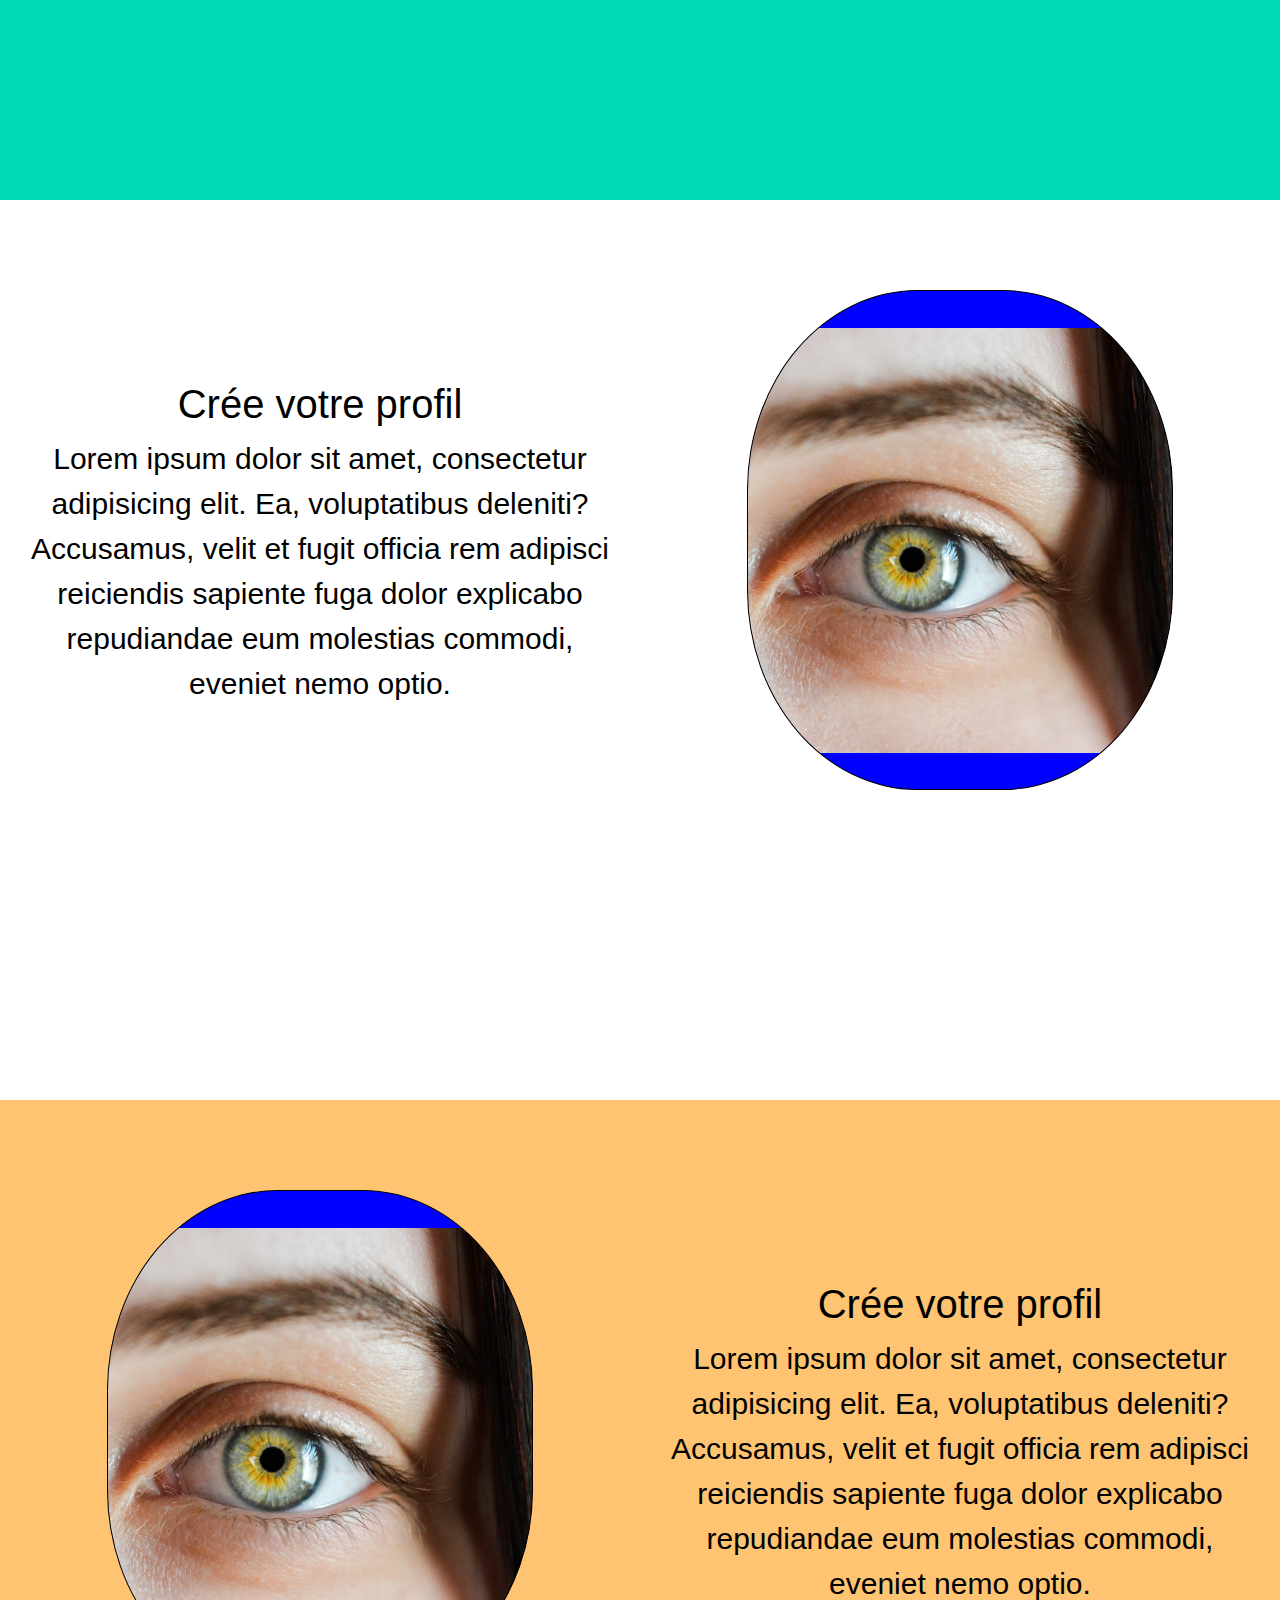
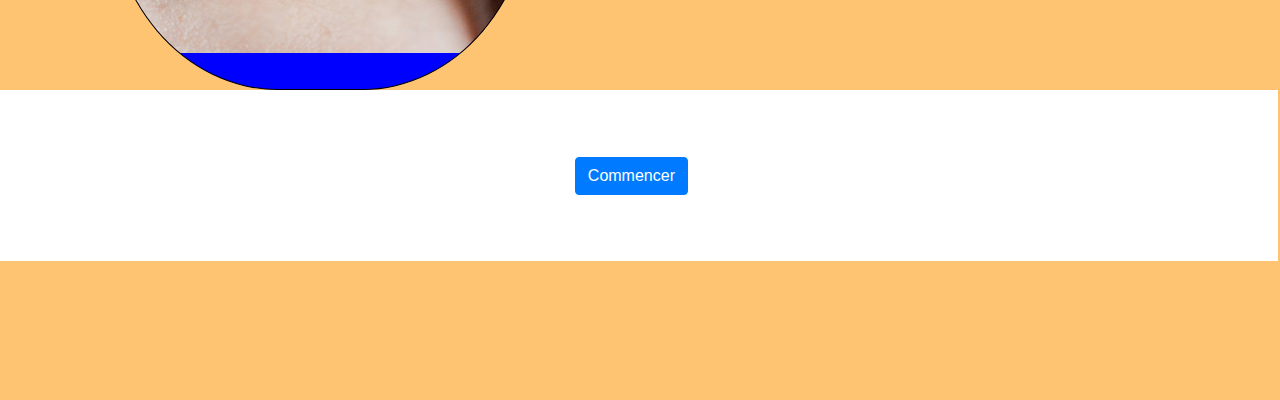
==== commit 2458fda5: "modification dans l'arborescence" ====
--- a/index.html
+++ b/index.html
@@ -35,6 +35,7 @@
                 </ul>
             </nav>
 
+            <!--Formulaire à terminer-->
             <form class="form-group justify-center " action="">
                 <div class="row">
 
@@ -61,6 +62,8 @@
 
         </section>
 
+        <!--Section numero 2-->
+
         <section class="container-fluid padding">
             <div class="row">
                 <div class="col-1"></div>
@@ -79,6 +82,8 @@
             </div>
         </section>
 
+        <!--Section numero 3-->
+
         <section class="container-fluid">
             <div class="row">
                 <article class="col-6 align-middle">
@@ -95,6 +100,8 @@
                 <div class="col-1"></div>
             </div>
         </section>
+        
+        <!--Section numero 4-->
 
         <section class="container-fluid">
             <div class="row">
@@ -112,12 +119,16 @@
                         eveniet nemo optio.</p>
                 </article>
 
+        <!--Bouton en bas de page-->
+             
                 <div class="row low-section">
                     <button class="btn btn-primary">Commencer</button>
                 </div>
 
             </div>
         </section>
+
+        <!--Footer hors section-->
 
         <footer>
 
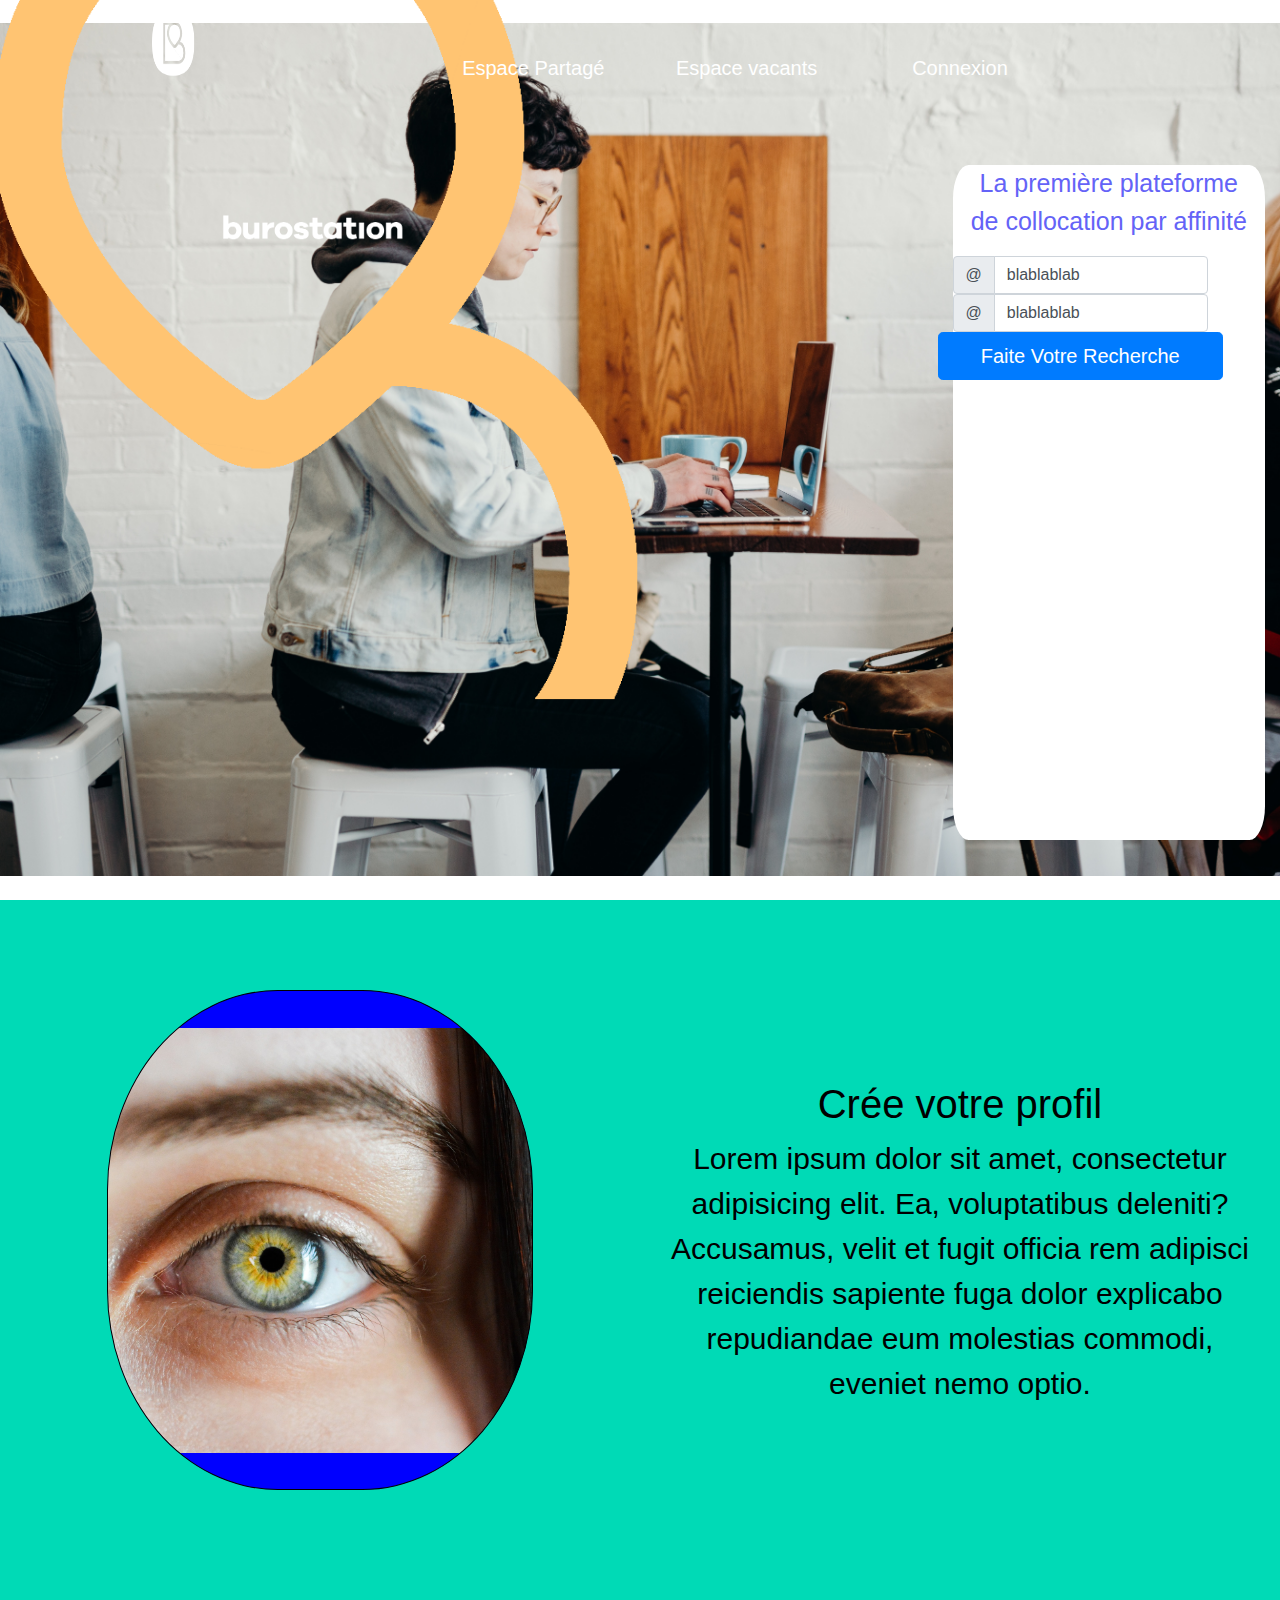
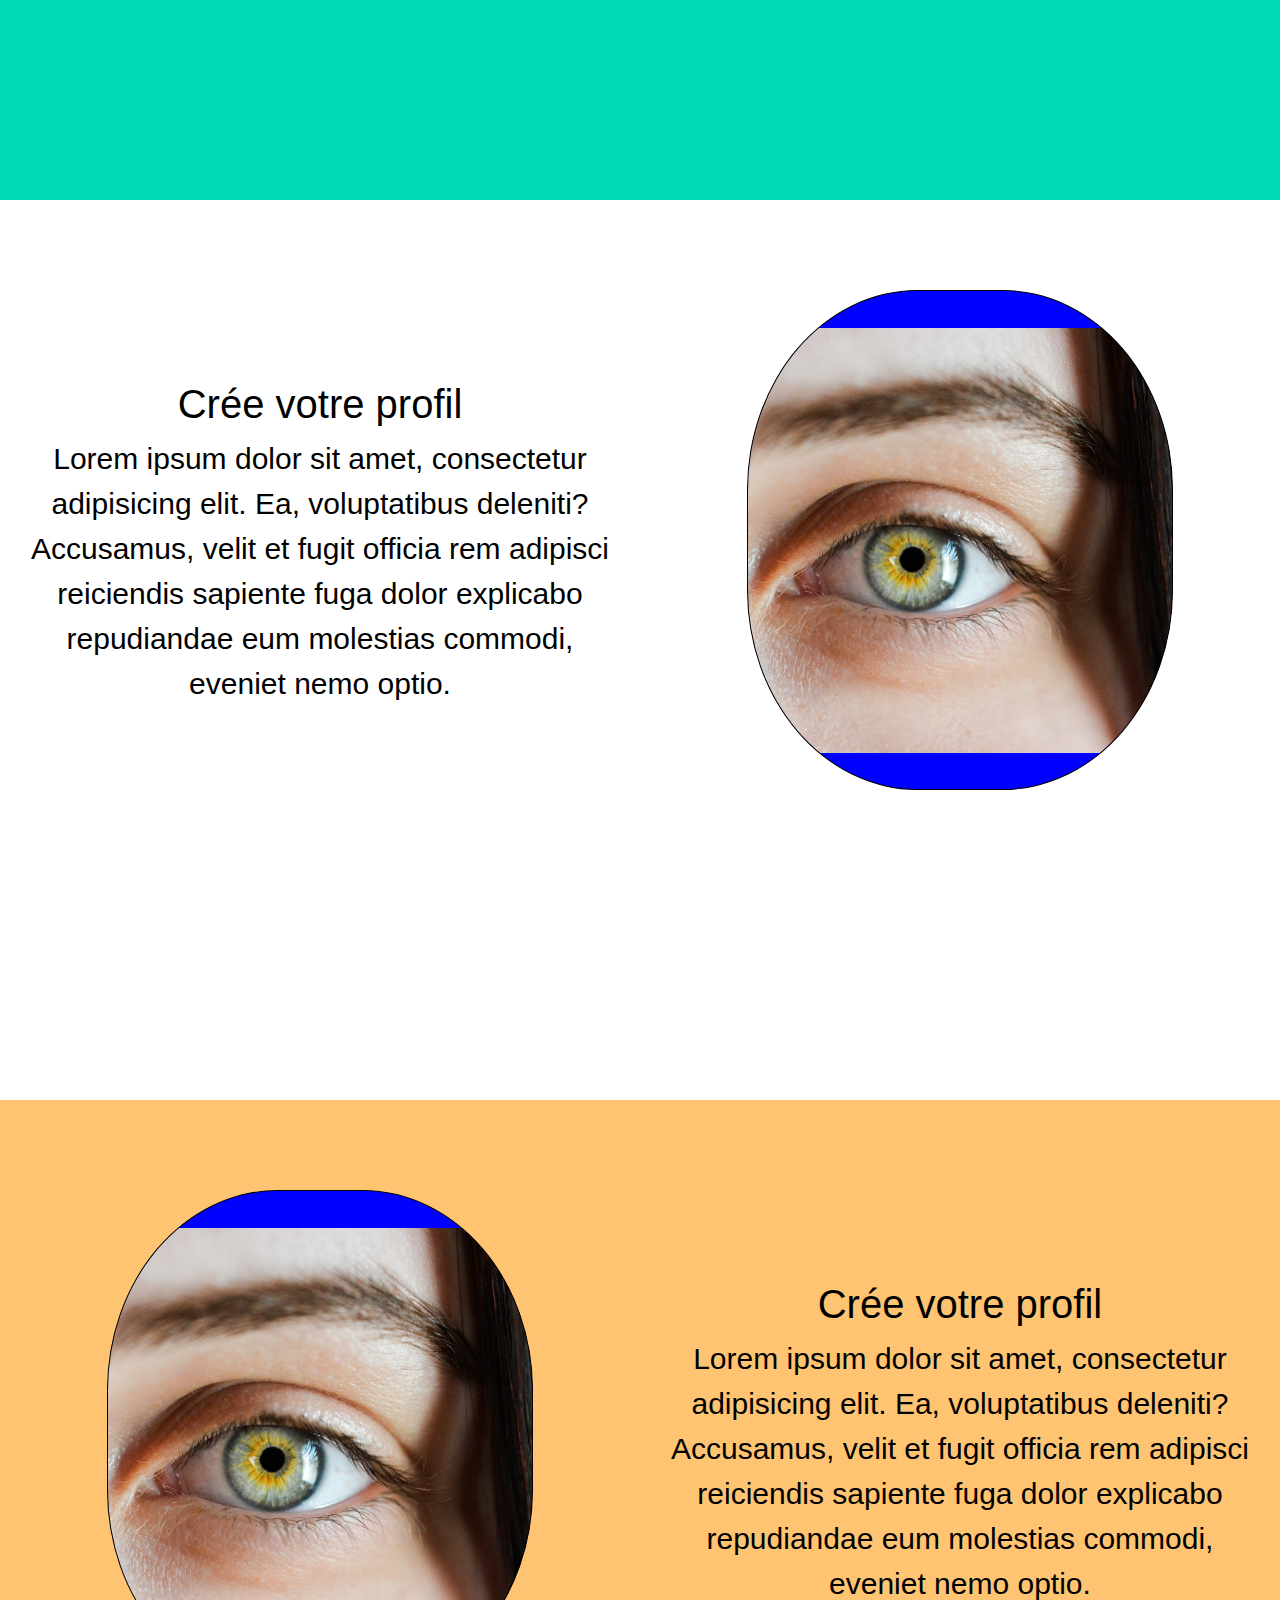
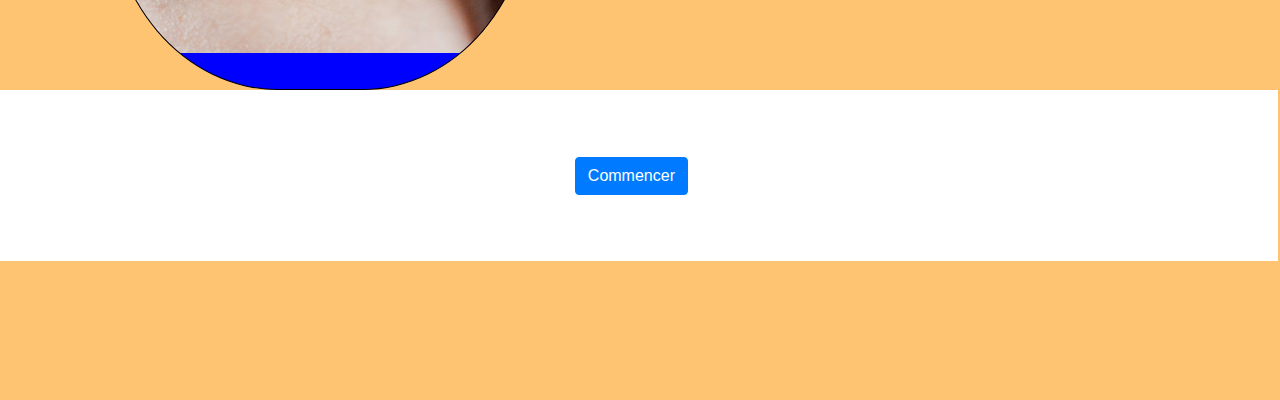
==== commit 9d9c1efc: "modif sur les image et navbar" ====
--- a/index.html
+++ b/index.html
@@ -25,10 +25,10 @@
 
             <nav class="">
                 <ul class="nav nav-pills nav-fill row">
-                    <img class="col align-middle" src="img/logo1.svg" alt="">
-                    <img class="col-3 align-middle" src="img/texte1.svg" alt="">
-                    <img class="point" src="img/point-sur-le-i-svg.png" alt="">
-                    <div class="col-2"></div>
+                    <div class="col-1 w-100"></div>
+                    <img class="col-1 logo align-middle" src="img/LogoBuroStation.png" alt="">
+                    <img class="col-2 texte-du-logo align-middle" src="img/texteBuroStation.png" alt="">
+                    <img class="point" src="img/pointDuI.svg" alt="">
                     <li class="col-2 nav-item"><a class="nav-link" href="">Espace Partagé</a><embed src="" type=""></li>
                     <li class="col-2 nav-item"><a class="nav-link" href="">Espace vacants</a></li>
                     <li class="col-2 nav-item"><a class="nav-link" href="">Connexion</a></li>
--- a/css/main.css
+++ b/css/main.css
@@ -61,9 +61,19 @@
   position: absolute;
   top: 10px;
   left: 0;
-  width: 1.5%;
+  width: 0.5%;
   animation: point-qui-bouge 2s 2s forwards linear;
   opacity: 0; }
+
+.logo {
+  width: 10px;
+  height: 67px;
+  padding-left: 45px !important;
+  margin-top: 10px; }
+
+.texte-du-logo {
+  padding-left: 0px !important;
+  margin-top: auto; }
 
 @keyframes point-qui-bouge {
   0% {
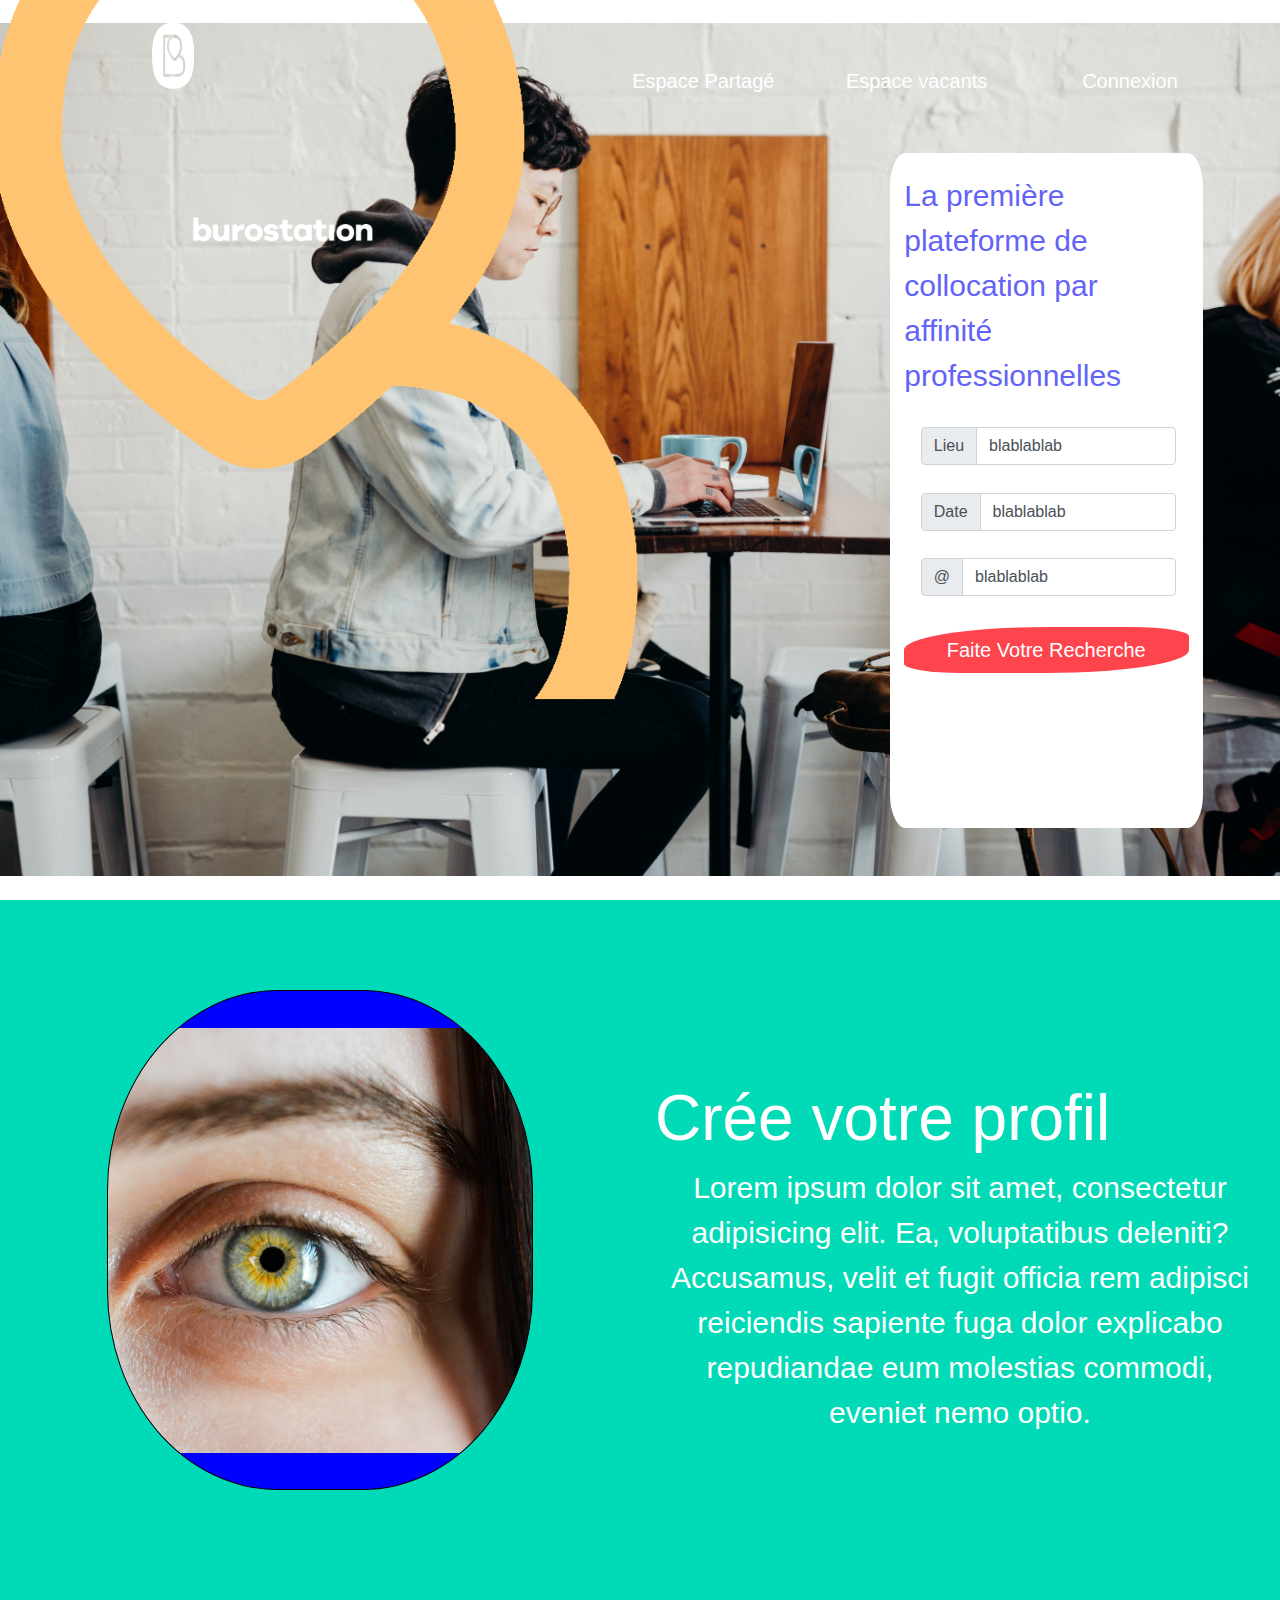
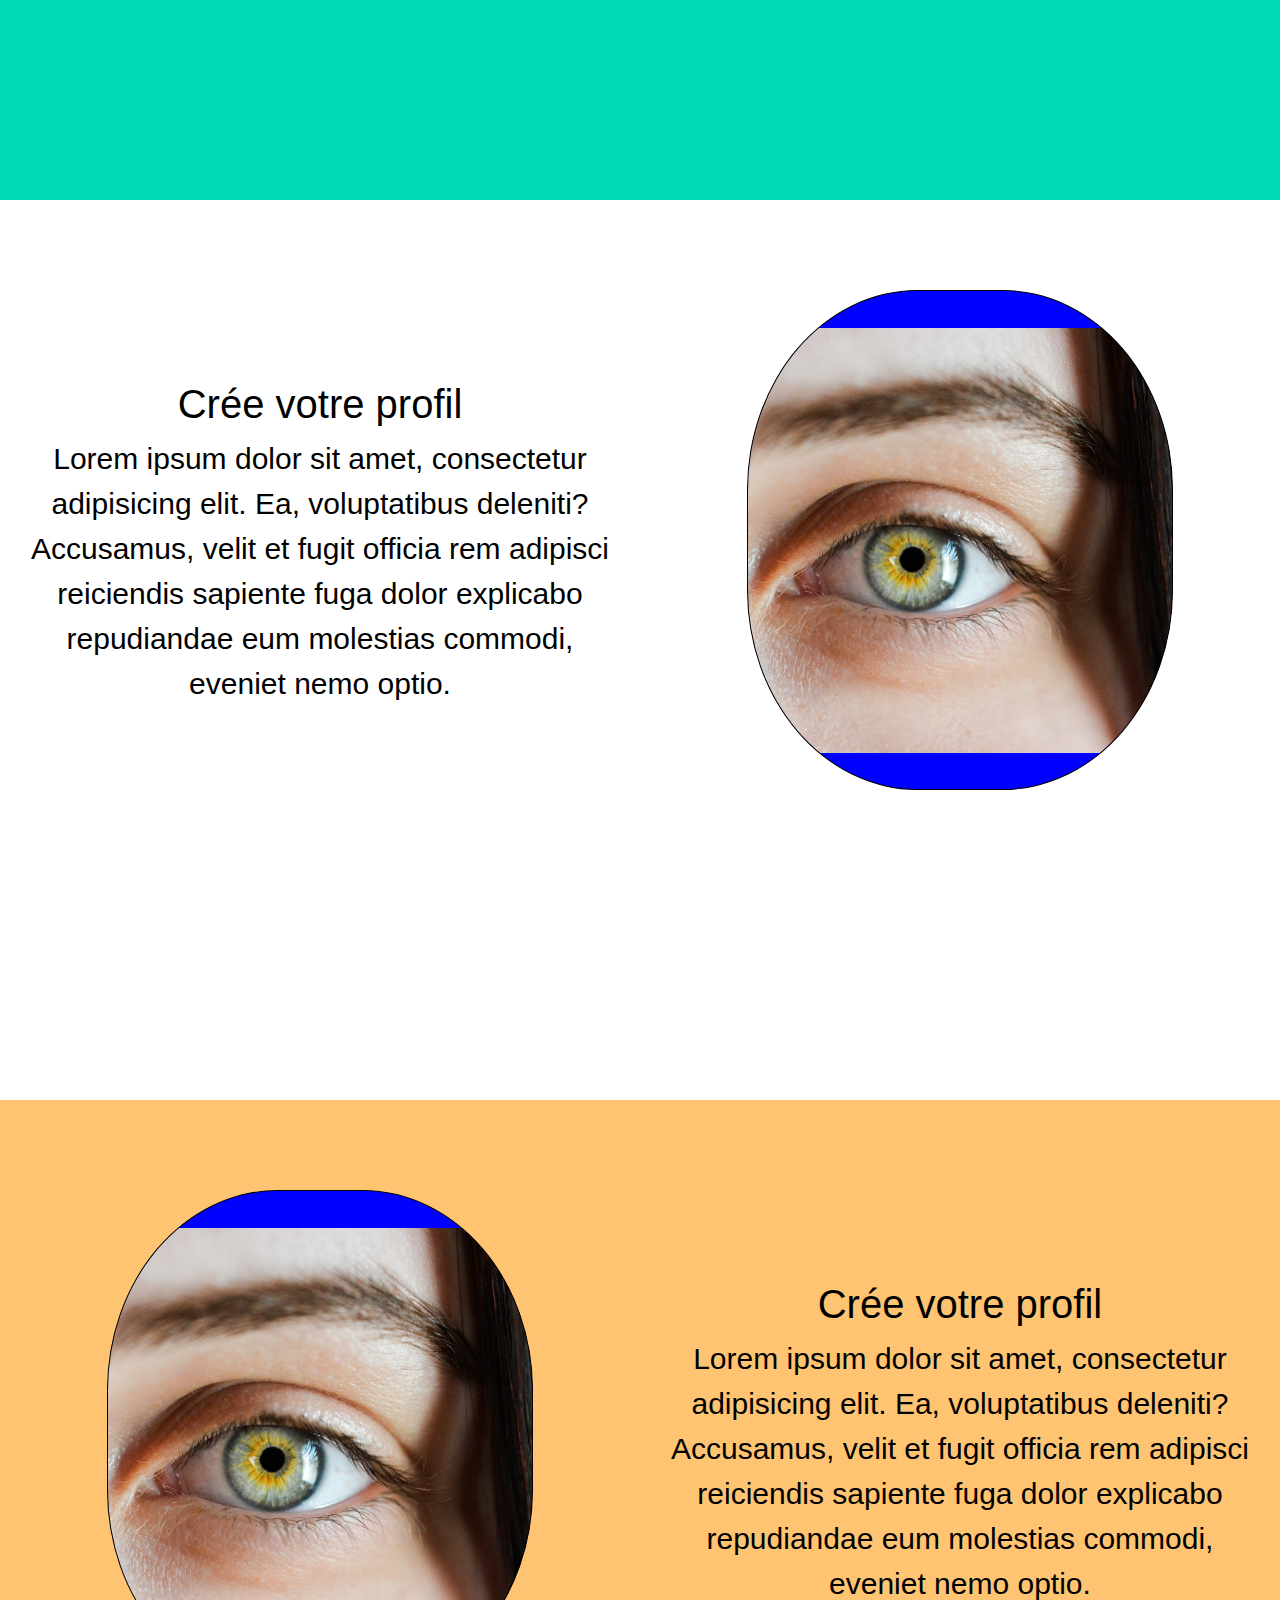
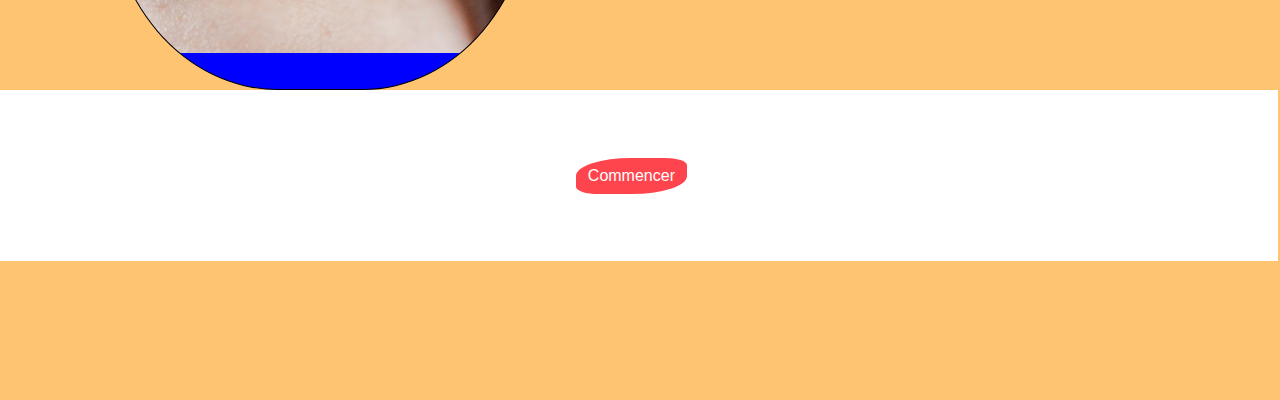
==== commit 5778ff2a: "modification sur la navbar, ajout de commentaire dans le html, modification sur la seconde-section" ====
--- a/index.html
+++ b/index.html
@@ -8,8 +8,9 @@
     <meta name="viewport" content="width=device-width, initial-scale=1">
     <link rel="stylesheet" href="https://use.fontawesome.com/releases/v5.8.1/css/all.css"
         integrity="sha384-50oBUHEmvpQ+1lW4y57PTFmhCaXp0ML5d60M1M7uH2+nqUivzIebhndOJK28anvf" crossorigin="anonymous">
+    <link rel="stylesheet" type="text/css" media="screen" href="css/bootstrap.min.css">
     <link rel="stylesheet" type="text/css" media="screen" href="css/main.css">
-    <link rel="stylesheet" type="text/css" media="screen" href="css/bootstrap.min.css">
+    
 
 </head>
 
@@ -19,7 +20,7 @@
         <!--Fourth section with all details of the website-->
 
 
-        <section id="home" class="container-fluid">
+        <section id="section-une" class="container-fluid">
 
             <img class="absolute-pic" src="img/background Svg.svg" alt="">
 
@@ -38,24 +39,32 @@
             <!--Formulaire à terminer-->
             <form class="form-group justify-center " action="">
                 <div class="row">
-
+                    <!--Texte-->
                     <p class="col-11">
-                        La première plateforme de collocation par affinité
+                        La première plateforme de collocation par affinité professionnelles
                     </p>
-
+                    <!--Input one-->
                     <div class=" col-10 input-group flex-nowrap">
                         <div class="input-group-prepend">
-                            <span class="input-group-text" id="addon-wrapping">@</span>
+                            <span class="input-group-text" id="addon-wrapping">Lieu</span>
                         </div>
                         <input class="form-control " type="text" value="blablablab">
                     </div>
+                    <!--Input two-->
+                    <div class=" col-10 input-group flex-nowrap">
+                            <div class="input-group-prepend">
+                                <span class="input-group-text" id="addon-wrapping">Date</span>
+                            </div>
+                            <input class="form-control " type="text" value="blablablab">
+                        </div>
+                    <!--Input avec réglages de value à faire-->
                     <div class=" col-10 input-group flex-nowrap">
                             <div class="input-group-prepend">
                                 <span class="input-group-text" id="addon-wrapping">@</span>
                             </div>
                             <input class="form-control " type="text" value="blablablab">
                         </div>
-
+                    <!--Button-->
                     <input class="col-10  btn btn-primary btn-lg" type="submit" value="Faite Votre Recherche">
                 </div>
             </form>
@@ -64,7 +73,7 @@
 
         <!--Section numero 2-->
 
-        <section class="container-fluid padding">
+        <section id="section-deux" class="container-fluid padding">
             <div class="row">
                 <div class="col-1"></div>
                 <div class="rond col-4 align-middle"></div>
--- a/css/main.css
+++ b/css/main.css
@@ -7,6 +7,7 @@
   background-position: center; }
 
 nav {
+  padding-top: 1%;
   height: 10vh;
   background-color: rgba(255, 255, 255, 0); }
   nav ul p {
@@ -23,32 +24,34 @@
       font-size: 20px; }
 
 form {
-  margin-top: 75px;
+  margin-top: 5%;
+  margin-right: 5%;
   width: 25%;
   height: 75vh;
   background-color: white;
   border-radius: 5%;
   float: right; }
-  form div {
-    /*input
-     * margin: 15px
-     * background-color: grey
-     * text-align: center
-     * margin-left: auto
-     * margin-right: auto
-     * border-radius: 1000px
-     * height: 60px */ }
-    form div p {
-      margin-left: auto;
-      margin-right: auto;
-      color: #6463f7;
-      font-size: 25px; }
+  form div p {
+    margin-left: auto;
+    margin-right: auto;
+    margin-top: 20px;
+    color: #6463f7;
+    font-size: 30px;
+    text-align: left; }
 
-btn-primary {
-  background-color: #00dab6; }
+.input-group {
+  margin: 4%;
+  margin-left: 9%;
+  border-radius: 100% !important; }
 
-row {
-  width: 100%; }
+.btn-primary {
+  background-color: #fe444c !important;
+  border: none !important;
+  margin: 5% auto auto auto;
+  border-top-left-radius: 50% !important;
+  border-top-right-radius: 20% !important;
+  border-bottom-right-radius: 50% !important;
+  border-bottom-left-radius: 20% !important; }
 
 .absolute-pic {
   position: absolute;
@@ -69,41 +72,51 @@
   width: 10px;
   height: 67px;
   padding-left: 45px !important;
-  margin-top: 10px; }
+  margin-top: 10px;
+  margin-right: -30px; }
 
 .texte-du-logo {
   padding-left: 0px !important;
-  margin-top: auto; }
+  margin-top: auto;
+  margin-bottom: 11px;
+  margin-right: 200px; }
 
 @keyframes point-qui-bouge {
   0% {
-    top: 10px;
+    top: 35px;
     left: 0; }
   15% {
-    top: 2px; }
+    top: 4px; }
   25% {
     top: 0px;
     opacity: 0.3; }
   35% {
-    top: 2px;
+    top: 4px;
     opacity: 0.6; }
   50% {
-    top: 10px;
+    top: 35px;
     opacity: 0.9; }
   65% {
-    top: 2px; }
+    top: 4px; }
   75% {
     top: 0px; }
   85% {
-    top: 2px; }
+    top: 4px; }
   100% {
-    top: 10px;
-    left: 447px;
+    top: 35px;
+    left: 417px;
     opacity: 1; } }
 section:nth-child(2) {
   height: 100vh;
   width: 100%;
   background-color: #00dab6; }
+
+#section-deux h1 {
+  font-size: 4em !important;
+  text-align: left !important;
+  color: white !important; }
+#section-deux p {
+  color: white; }
 
 section:nth-child(3) {
   height: 100vh;
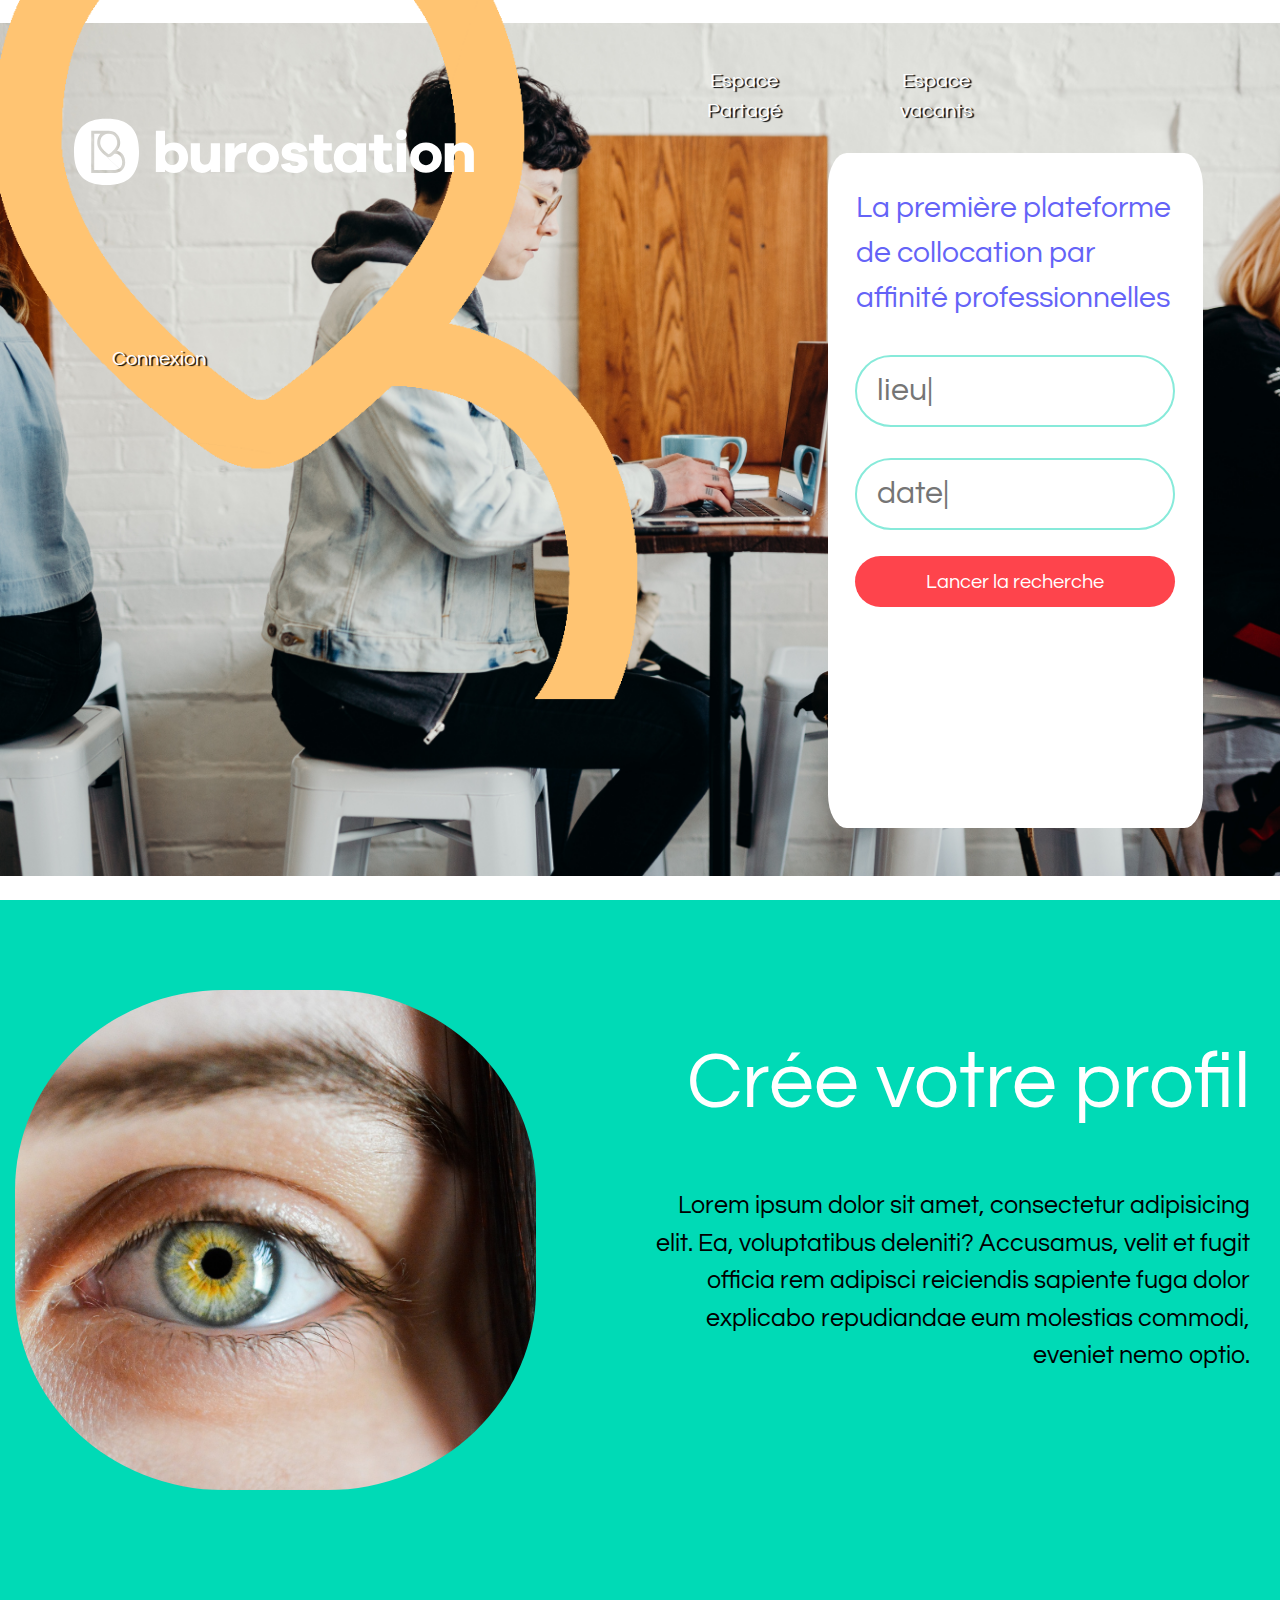
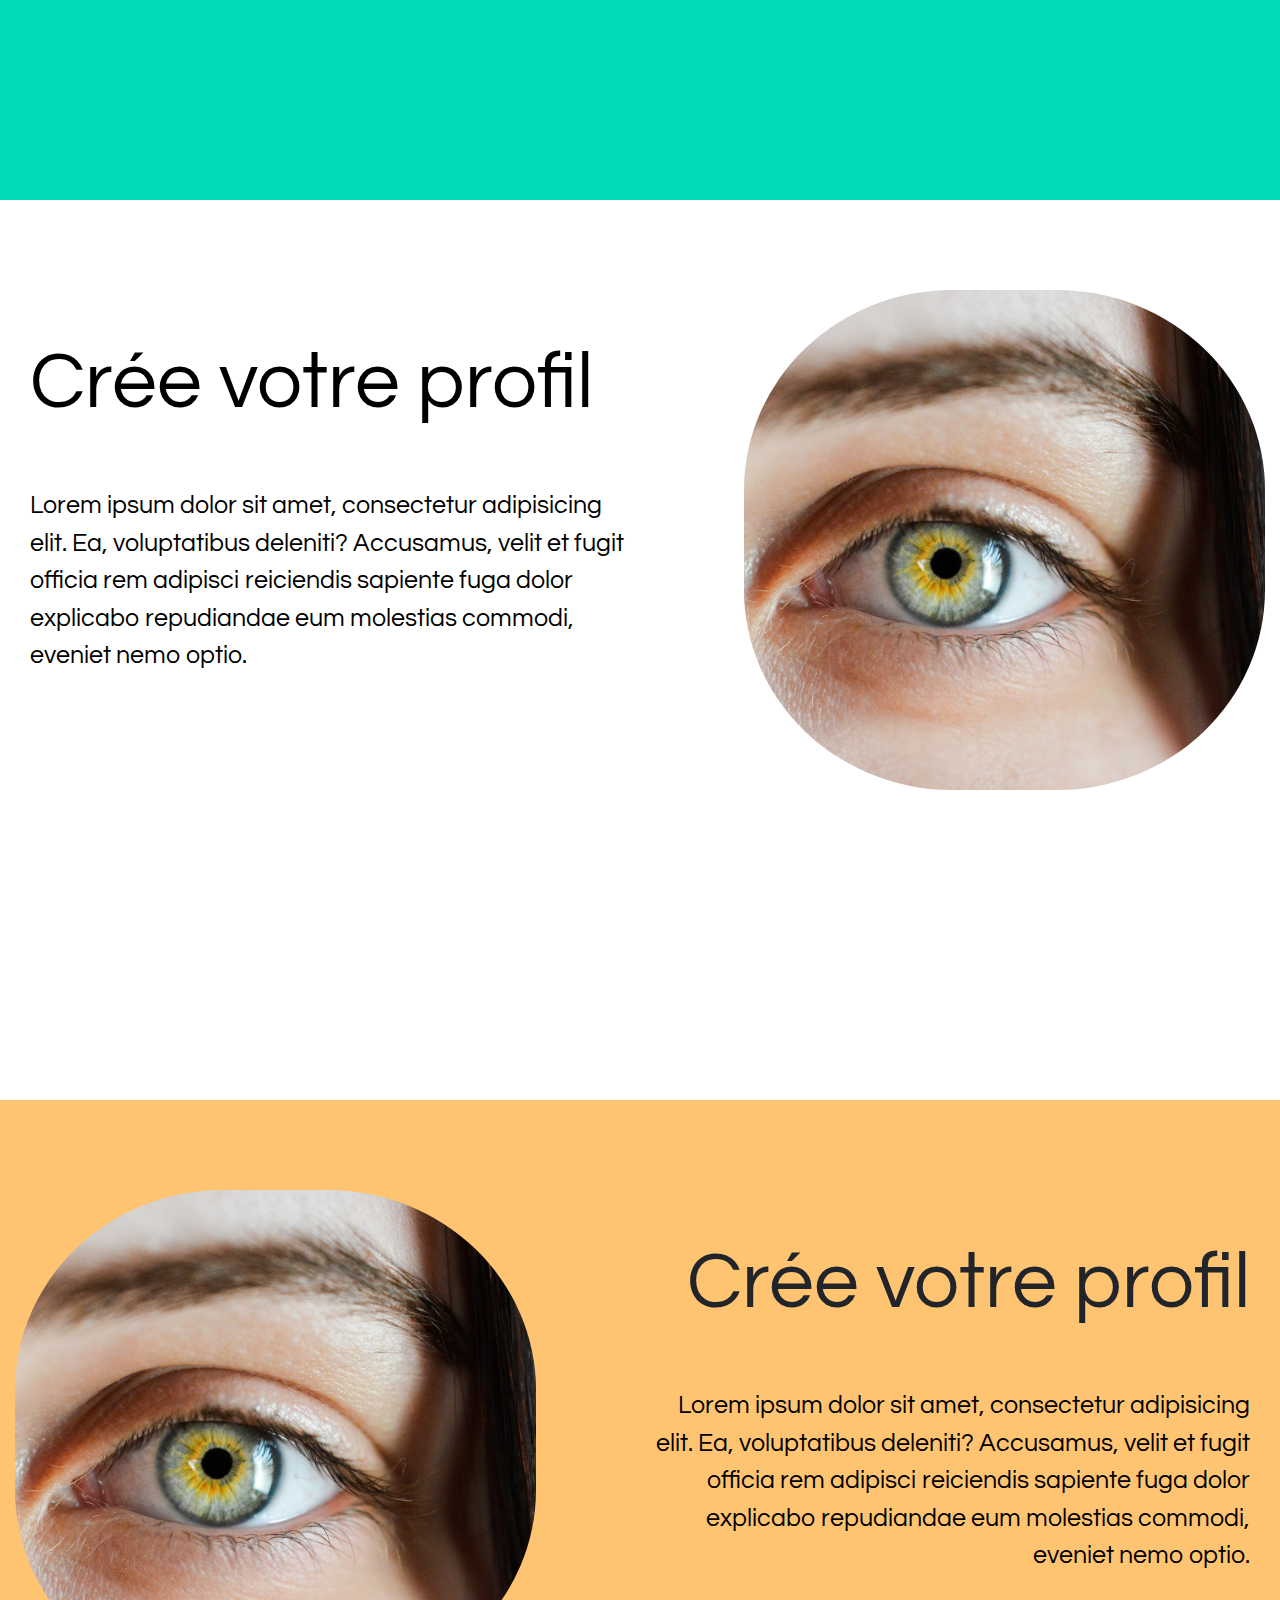
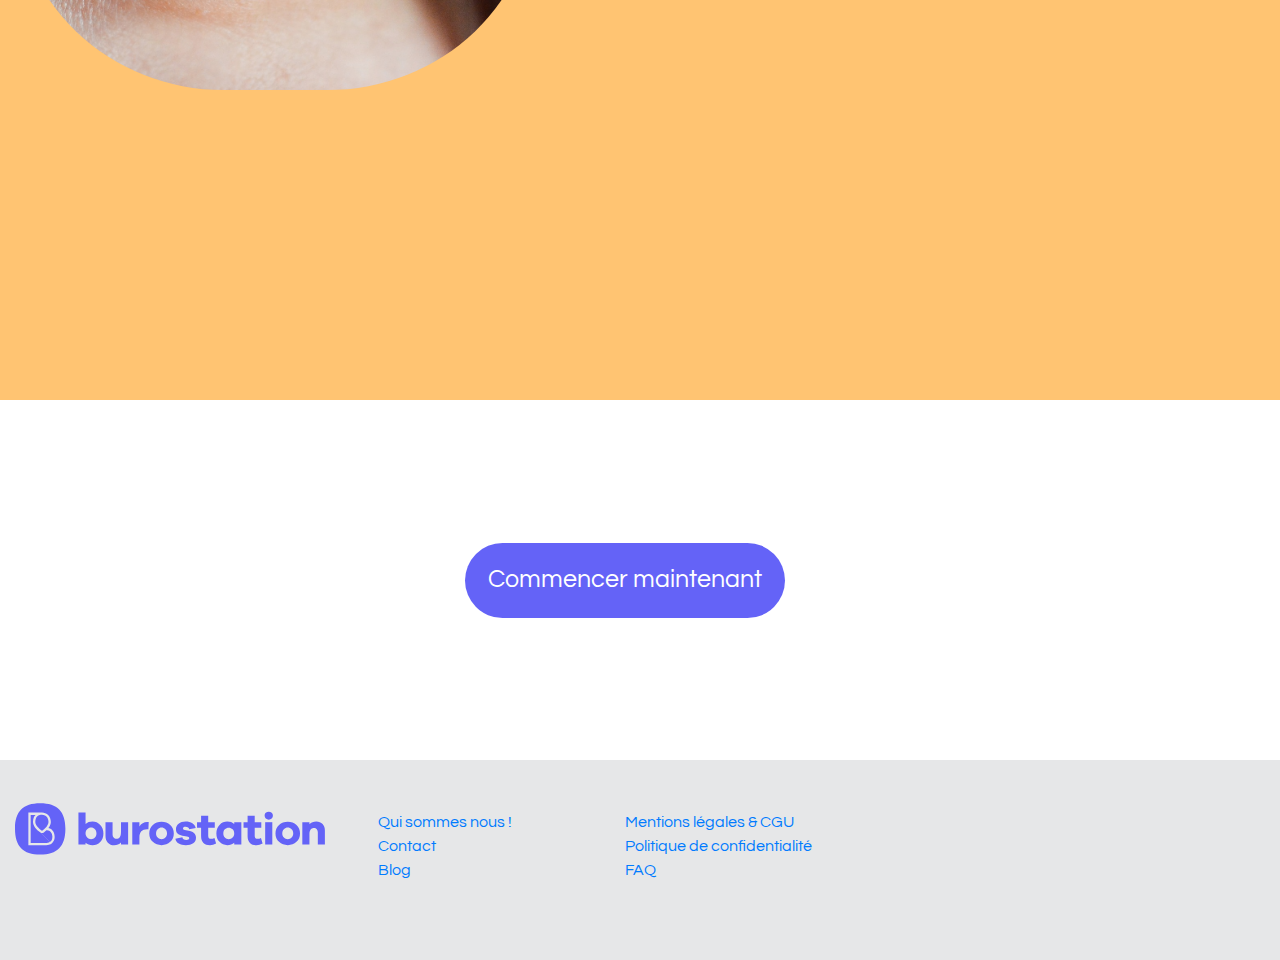
==== commit 50982600: "Ajout de la version final du projet ---> eventuellement un autre mises à jour" ====
--- a/index.html
+++ b/index.html
@@ -6,147 +6,326 @@
     <meta http-equiv="X-UA-Compatible" content="IE=edge">
     <title>BuroStation</title>
     <meta name="viewport" content="width=device-width, initial-scale=1">
+    <link href="https://fonts.googleapis.com/css?family=Poppins|Questrial" rel="stylesheet">
     <link rel="stylesheet" href="https://use.fontawesome.com/releases/v5.8.1/css/all.css"
         integrity="sha384-50oBUHEmvpQ+1lW4y57PTFmhCaXp0ML5d60M1M7uH2+nqUivzIebhndOJK28anvf" crossorigin="anonymous">
     <link rel="stylesheet" type="text/css" media="screen" href="css/bootstrap.min.css">
     <link rel="stylesheet" type="text/css" media="screen" href="css/main.css">
-    
-
 </head>
 
 <body>
     <!--Global Container-->
     <main>
+
         <!--Fourth section with all details of the website-->
-
-
-        <section id="section-une" class="container-fluid">
+        <section id="section" class="container-fluid w-100">
 
             <img class="absolute-pic" src="img/background Svg.svg" alt="">
-
-            <nav class="">
-                <ul class="nav nav-pills nav-fill row">
-                    <div class="col-1 w-100"></div>
-                    <img class="col-1 logo align-middle" src="img/LogoBuroStation.png" alt="">
-                    <img class="col-2 texte-du-logo align-middle" src="img/texteBuroStation.png" alt="">
-                    <img class="point" src="img/pointDuI.svg" alt="">
-                    <li class="col-2 nav-item"><a class="nav-link" href="">Espace Partagé</a><embed src="" type=""></li>
-                    <li class="col-2 nav-item"><a class="nav-link" href="">Espace vacants</a></li>
-                    <li class="col-2 nav-item"><a class="nav-link" href="">Connexion</a></li>
+            <!-- Barre de navigation -->
+            <nav>
+                <ul class="nav nav-pills nav-fill row ">
+
+                    <!-- Logo -->
+                    <svg class="top-logo" version="1.1" id="Calque_1" xmlns="http://www.w3.org/2000/svg"
+                        xmlns:xlink="http://www.w3.org/1999/xlink" x="0px" y="0px" viewBox="0 0 565.9 95"
+                        style="enable-background:new 0 0 565.9 95;" xml:space="preserve">
+                        <style type="text/css">
+                            .st0 {
+                                clip-path: url(#SVGID_2_);
+                            }
+                        </style>
+                        <g>
+                            <defs>
+                                <rect id="SVGID_1_" x="-138" y="-250.3" width="841.9" height="595.3" />
+                            </defs>
+                            <clipPath id="SVGID_2_">
+                                <use xlink:href="#SVGID_1_" style="overflow:visible;" />
+                            </clipPath>
+                            <g class="st0">
+                                <path class="top-logo" d="M46,0.6C14.6,0.6,0,15.5,0,47c0,32.2,14.6,47.2,46,47.2s46-15,46-47.2C92,15.5,77.5,0.6,46,0.6z M72.4,61.8
+                                   c0,0.1,0,0.3,0,0.4c0,2.5-0.5,4.6-1.3,6.4c-1.1,2.5-2.8,4.3-4.6,5.7c-1,0.7-2,1.2-3,1.6c-2.3,1-4.7,1.4-6.6,1.4h-5.5h-2.4h-6.9
+                                   H27.7h-3.3v-4.2V57.8v-4.6V40.4v-6.7V17.5h4.2h14.5v0h5.7c0.2,0,0.3,0,0.3,0h0.1c2.2,0.1,4.2,0.5,6,1.1l0,0c0,0,0,0,0,0l0,0v0
+                                   c2.2,0.8,4.2,2,5.7,3.7c0.8,0.8,1.4,1.8,2,2.7c2.5,4.4,2.5,9.1,2.5,9.7c0,3.1-1.2,6-2.8,8.7c-0.5,0.9-1.1,1.7-1.8,2.5
+                                   c9,1.9,11.5,10.3,11.5,15.1V61.8z" />
+                                <path class="top-logo" d="M58.2,49.8c-0.3,0-0.5,0-0.8,0c-2.4,2.3-4.4,3.7-4.8,4c-0.3,0.2-0.5,0.4-0.8,0.5c-0.8,0.4-1.6,0.6-2.4,0.6
+                                   c-0.4,0-0.7,0-1.1-0.1c-1.2-0.2-2-0.8-2.3-1c-0.2-0.2-0.5-0.3-0.7-0.5l18.6,17.7c2.3-1.6,4.3-4.3,4.3-9.1V61c0-0.2,0-0.5-0.1-0.9
+                                   C67.9,57.4,66.4,50.4,58.2,49.8z" />
+                                <path class="top-logo" d="M37.1,34.4c0,0-0.4,3.9,3.9,9.2c1.7,2.1,4,4.3,7.4,6.7l0.1,0.1l0,0c0,0,0.2,0.2,0.5,0.2c0.1,0,0.2,0,0.2,0
+                                   c0.2,0,0.4,0,0.7-0.3l0.1-0.1c0.1,0,5.3-3.6,8.5-8.4l0.2-0.3c1.4-2.1,2.4-4.5,2.4-6.8l0-0.1c0,0,0-1.3-0.3-3c0,0,0,0,0,0
+                                   c-0.4-1.9-1.2-4.4-3-6.4c-0.9-1-2-1.7-3.2-2.3c-1.6-0.7-3.4-1.1-5.5-1.2c-1.7,0-9,0.4-11.3,7.6c-0.4,1.3-0.7,2.9-0.7,4.7
+                                   L37.1,34.4z" />
+                                <path class="top-logo" d="M37.6,46.1c-4.9-6.1-4.8-11-4.7-12.1c0-3.2,0.6-5.8,1.6-7.8c0.6-1.3,1.3-2.3,2.1-3.3c0.4-0.4,0.7-0.8,1.1-1.1
+                                   H31c0,0,0,0,0,0h0c0,0,0,0,0,0h-2.4v7.5c0,0,0,0,0,0h0c0,0,0,0,0,0v0v24v2.3V73h13.2h7.3h0.3h7.6c0.6,0,4.1-0.1,7-2.1L45.3,53.2
+                                   l0,0C41.9,50.8,39.4,48.3,37.6,46.1z" />
+                                <rect x="456.7" y="35.1" class="top-logo" width="13" height="40.7" />
+                                <path class="top-logo" d="M443,65.5c-3.6,0-5.4-2-5.4-5.9V45.4h12V35.1h-12v-12h-13v12h-7.4v10.3h7.4v15.4c0,5.3,1.4,9.3,4.3,12.1
+                                   c2.8,2.8,6.8,4.1,12,4.1c3.7,0,7.4-1,11.1-3l-3-10.2C447,64.9,445,65.5,443,65.5z" />
+                                <path class="top-logo point-svg "
+                                    d="M463.2,15.8c-2.2,0-3.9,0.7-5.4,2.1s-2.1,3.2-2.1,5.2s0.7,3.8,2.1,5.2c1.4,1.4,3.2,2.1,5.4,2.1
+                                   c2.2,0,4-0.7,5.4-2.1c1.4-1.4,2.2-3.1,2.2-5.2c0-2-0.7-3.7-2.2-5.2C467.1,16.5,465.3,15.8,463.2,15.8z" />
+                                <path class="top-logo" d="M498,34.1c-6.3,0-11.7,2-16,6c-4.4,4-6.5,9.1-6.5,15.4c0,6.3,2.2,11.5,6.5,15.5c4.4,4,9.7,6,16,6
+                                   c6.2,0,11.5-2,15.8-6c4.3-4,6.5-9.2,6.5-15.5c0-6.3-2.2-11.4-6.5-15.4C509.5,36.1,504.2,34.1,498,34.1z M504.9,63.1
+                                   c-1.9,2-4.2,3-6.9,3c-2.8,0-5.1-1-7.1-3c-2-2-3-4.5-3-7.6c0-3.1,1-5.6,3-7.6s4.4-3,7.1-3c2.6,0,4.9,1,6.9,3s3,4.5,3,7.6
+                                   C507.8,58.6,506.8,61.1,504.9,63.1z" />
+                                <path class="top-logo"
+                                    d="M561.5,38.6c-2.9-3.1-6.7-4.7-11.5-4.7c-5.1,0-9.2,1.7-12.5,5.1v-3.9h-13v40.7h13V57c0-3.8,0.7-6.7,2.2-8.6
+                                   c1.5-1.9,3.6-2.8,6.2-2.8c2.1,0,3.7,0.7,5,2.2c1.3,1.5,1.9,3.4,1.9,5.8v22.2h12.9v-25C565.9,45.8,564.4,41.7,561.5,38.6z" />
+                                <path class="top-logo" d="M319.4,51.1l-9.6-1.9c-2.1-0.4-3.1-1.4-3.1-2.8c0-0.9,0.4-1.6,1.1-2.2c0.7-0.6,1.9-0.9,3.5-0.9
+                                   c1.9,0,3.4,0.5,4.7,1.4c1.2,0.9,1.9,2.1,2.1,3.4l11.8-2.4c-0.8-3.6-2.9-6.4-6.1-8.5c-3.3-2.1-7.4-3.2-12.4-3.2
+                                   c-5.2,0-9.4,1.3-12.7,3.8c-3.2,2.5-4.9,5.9-4.9,10c0,6.4,3.9,10.4,11.8,11.8l8.3,1.6c2.7,0.5,4.1,1.5,4.1,3c0,0.9-0.5,1.7-1.4,2.3
+                                   c-0.9,0.6-2.2,0.9-3.9,0.9c-4.3,0-6.7-1.6-7.2-4.8l-12.7,2.6c0.6,3.9,2.7,6.9,6.2,8.9c3.5,2,7.8,3,12.9,3c5.5,0,10-1.2,13.4-3.6
+                                   c3.4-2.4,5.1-5.8,5.1-10.1c0-3.1-0.9-5.7-2.8-7.8C326,53.4,323.2,51.9,319.4,51.1z" />
+                                <path class="top-logo" d="M400.2,38.4c-3.3-3-7.5-4.5-12.7-4.5c-5.5,0-10.2,2-14.1,6.1c-3.9,4.1-5.8,9.2-5.8,15.5
+                                   c0,6.3,1.9,11.5,5.8,15.5c3.9,4,8.6,6,14.1,6c5.1,0,9.4-1.5,12.7-4.5v3.2h13V35.1h-13V38.4z M397.2,63.1c-2,2-4.3,3-7,3
+                                   c-2.9,0-5.2-1-7.1-2.9c-1.8-1.9-2.8-4.5-2.8-7.6c0-3.1,0.9-5.6,2.8-7.6c1.8-2,4.2-3,7.1-3c2.7,0,5,1,7,3c2,2,3,4.5,3,7.5
+                                   C400.2,58.6,399.2,61.1,397.2,63.1z" />
+                                <path class="top-logo" d="M267.6,34.1c-6.3,0-11.7,2-16,6c-4.4,4-6.5,9.1-6.5,15.4c0,6.3,2.2,11.5,6.5,15.5c4.4,4,9.7,6,16,6
+                                   c6.2,0,11.5-2,15.8-6c4.3-4,6.5-9.2,6.5-15.5c0-6.3-2.2-11.4-6.5-15.4C279.1,36.1,273.8,34.1,267.6,34.1z M274.5,63.1
+                                   c-1.9,2-4.2,3-6.9,3c-2.8,0-5.1-1-7.1-3c-2-2-3-4.5-3-7.6c0-3.1,1-5.6,3-7.6s4.4-3,7.1-3c2.6,0,4.9,1,6.9,3s3,4.5,3,7.6
+                                   C277.4,58.6,276.5,61.1,274.5,63.1z" />
+                                <path class="top-logo"
+                                    d="M358.1,65.5c-3.6,0-5.4-2-5.4-5.9V45.4h12V35.1h-12v-12h-13v12h-7.4v10.3h7.4v15.4c0,5.3,1.4,9.3,4.3,12.1
+                                   c2.8,2.8,6.8,4.1,12,4.1c3.7,0,7.4-1,11.1-3l-3-10.2C362.1,64.9,360.1,65.5,358.1,65.5z" />
+                                <path class="top-logo"
+                                    d="M193.4,54c0,3.8-0.7,6.7-2.2,8.6c-1.5,1.9-3.6,2.8-6.2,2.8c-2.1,0-3.7-0.7-5-2.2c-1.3-1.5-1.9-3.4-1.9-5.8
+                                   V35.1h-12.9v25c0,5.1,1.4,9.2,4.3,12.3c2.9,3.1,6.7,4.7,11.5,4.7c5.1,0,9.2-1.7,12.5-5.1v3.9h13V35.1h-13V54z" />
+                                <path class="top-logo" d="M227.1,42.9v-7.8h-13v40.7h13V63.1c0-10.2,4.7-15.2,14-15.2h2.4l0.6-13c-0.9-0.2-1.8-0.3-2.9-0.3
+                                   C235.2,34.6,230.5,37.4,227.1,42.9z" />
+                                <path class="top-logo" d="M141.5,33.9c-5.1,0-9.4,1.5-12.7,4.5V17.5h-13v58.4h13v-3.2c3.3,3,7.5,4.5,12.7,4.5c5.5,0,10.2-2,14.1-6
+                                   c3.9-4,5.8-9.2,5.8-15.5c0-6.3-1.9-11.4-5.8-15.5C151.7,36,147,33.9,141.5,33.9z M145.9,63.1c-1.8,1.9-4.2,2.9-7.1,2.9
+                                   c-2.7,0-5-1-7-3s-3-4.5-3-7.6c0-3,1-5.5,3-7.5c2-2,4.3-3,7-3c2.9,0,5.2,1,7.1,3c1.8,2,2.8,4.5,2.8,7.6
+                                   C148.6,58.6,147.7,61.2,145.9,63.1z" />
+                            </g>
+                        </g>
+                    </svg>
+
+                    <li class="col-lg-2 nav-item"><a class="nav-link" href="">Espace Partagé</a><embed src="" type=""></li>
+                    <li class="col-lg-2 nav-item"><a class="nav-link" href="">Espace vacants</a></li>
+                    <li class="col-lg-2 nav-item"><a class="nav-link" href="">Connexion</a></li>
+
                 </ul>
             </nav>
+            <!-- Fin de la barre -->
 
             <!--Formulaire à terminer-->
             <form class="form-group justify-center " action="">
                 <div class="row">
                     <!--Texte-->
-                    <p class="col-11">
+                    <p class="col-lg-11">
                         La première plateforme de collocation par affinité professionnelles
                     </p>
                     <!--Input one-->
-                    <div class=" col-10 input-group flex-nowrap">
-                        <div class="input-group-prepend">
-                            <span class="input-group-text" id="addon-wrapping">Lieu</span>
-                        </div>
-                        <input class="form-control " type="text" value="blablablab">
+                    <div class=" col-lg-10 input-group flex-nowrap">
+
+                        <input class=" rounded-pill mx-auto " type="text" placeholder="lieu|">
                     </div>
                     <!--Input two-->
-                    <div class=" col-10 input-group flex-nowrap">
-                            <div class="input-group-prepend">
-                                <span class="input-group-text" id="addon-wrapping">Date</span>
+                    <div class=" col-lg-10 input-group flex-nowrap">
+                        <input class=" rounded-pill mx-auto " type="text" placeholder="date|">
+                    </div>
+                    <!--Input with value settings to add-->
+                    <!-- <div class=" col-lg-10 input-group flex-nowrap ">
+
+                        <input class="rounded-pill mx-auto " type="text" value="blablablab |">
+                    </div> -->
+                    <!--Button-->
+                    <input class="col-lg10  btn btn-primary btn-lg rounded-pill mx-auto" type="submit"
+                        value="Lancer la recherche">
+                </div>
+            </form>
+            <!-- FIN -->
+        </section>
+
+        <!--Section numero 2-->
+
+        <section id="section-deux section" class="container-fluid padding section">
+            <div class="container">
+                <div class="row">
+
+                    <div class="rond col-5"></div>
+
+                    <div class="col-lg-1"></div>
+
+                    <article class="col-lg-6 text-right">
+                        <h1>Crée votre profil</h1>
+                        <p>Lorem ipsum dolor sit amet,
+                            consectetur adipisicing elit.
+                            Ea, voluptatibus deleniti?
+                            Accusamus, velit et fugit officia rem adipisci reiciendis sapiente
+                            fuga dolor explicabo repudiandae eum molestias commodi,
+                            eveniet nemo optio.<br />
+                            <div class="arrow-white rounded text-center float-right">
+                                <i class="fas fa-chevron-right"></i>
                             </div>
-                            <input class="form-control " type="text" value="blablablab">
-                        </div>
-                    <!--Input avec réglages de value à faire-->
-                    <div class=" col-10 input-group flex-nowrap">
-                            <div class="input-group-prepend">
-                                <span class="input-group-text" id="addon-wrapping">@</span>
+                        </p>
+                    </article>
+                </div>
+            </div>
+        </section>
+
+        <!--Section numero 3-->
+
+        <section class="container-fluid ">
+            <div class="container">
+                <div class="row">
+                    <article class="col-lg-6 align-middle">
+                        <h2>Crée votre profil</h2>
+                        <p class="text-left">Lorem ipsum dolor sit amet,
+                            consectetur adipisicing elit.
+                            Ea, voluptatibus deleniti?
+                            Accusamus, velit et fugit officia rem adipisci reiciendis sapiente
+                            fuga dolor explicabo repudiandae eum molestias commodi,
+                            eveniet nemo optio.<br />
+                            <div class="arrow-black rounded text-center">
+                                <i class="fas fa-chevron-right"></i>
                             </div>
-                            <input class="form-control " type="text" value="blablablab">
-                        </div>
-                    <!--Button-->
-                    <input class="col-10  btn btn-primary btn-lg" type="submit" value="Faite Votre Recherche">
-                </div>
-            </form>
-
-        </section>
-
-        <!--Section numero 2-->
-
-        <section id="section-deux" class="container-fluid padding">
-            <div class="row">
-                <div class="col-1"></div>
-                <div class="rond col-4 align-middle"></div>
-                <div class="col-1"></div>
-
-                <article class="col-6 align-middle">
-                    <h1>Crée votre profil</h1>
-                    <p>Lorem ipsum dolor sit amet,
-                        consectetur adipisicing elit.
-                        Ea, voluptatibus deleniti?
-                        Accusamus, velit et fugit officia rem adipisci reiciendis sapiente
-                        fuga dolor explicabo repudiandae eum molestias commodi,
-                        eveniet nemo optio.</p>
-                </article>
+                        </p>
+                    </article>
+                    <div class="col-lg-1"></div>
+                    <div class="rond col-lg-5 align-middle"></div>
+
+                </div>
             </div>
         </section>
 
-        <!--Section numero 3-->
+        <!--Section numero 4-->
 
         <section class="container-fluid">
-            <div class="row">
-                <article class="col-6 align-middle">
-                    <h1>Crée votre profil</h1>
-                    <p>Lorem ipsum dolor sit amet,
-                        consectetur adipisicing elit.
-                        Ea, voluptatibus deleniti?
-                        Accusamus, velit et fugit officia rem adipisci reiciendis sapiente
-                        fuga dolor explicabo repudiandae eum molestias commodi,
-                        eveniet nemo optio.</p>
-                </article>
-                <div class="col-1"></div>
-                <div class="rond col-4 align-middle"></div>
-                <div class="col-1"></div>
+            <div class="container">
+                <div class="row">
+
+                    <div class="rond col-5 align-middle"></div>
+                    <div class="col-lg-1"></div>
+                    <article class="col-lg-6 align-middle">
+                        <h3>Crée votre profil</h3>
+                        <p class="text-right">Lorem ipsum dolor sit amet,
+                            consectetur adipisicing elit.
+                            Ea, voluptatibus deleniti?
+                            Accusamus, velit et fugit officia rem adipisci reiciendis sapiente
+                            fuga dolor explicabo repudiandae eum molestias commodi,
+                            eveniet nemo optio.<br />
+                            <div class="arrow-white rounded text-center float-right">
+                                <i class="fas fa-chevron-right"></i>
+                            </div>
+                        </p>
+                    </article>
+                </div>
+                <!--Bouton en bas de page-->
             </div>
-        </section>
-        
-        <!--Section numero 4-->
-
-        <section class="container-fluid">
-            <div class="row">
-                <div class="col-1"></div>
-                <div class="rond col-4 align-middle"></div>
-                <div class="col-1"></div>
-
-                <article class="col-6 align-middle">
-                    <h1>Crée votre profil</h1>
-                    <p>Lorem ipsum dolor sit amet,
-                        consectetur adipisicing elit.
-                        Ea, voluptatibus deleniti?
-                        Accusamus, velit et fugit officia rem adipisci reiciendis sapiente
-                        fuga dolor explicabo repudiandae eum molestias commodi,
-                        eveniet nemo optio.</p>
-                </article>
-
-        <!--Bouton en bas de page-->
-             
-                <div class="row low-section">
-                    <button class="btn btn-primary">Commencer</button>
-                </div>
-
+
+
+
+        </section>
+        <!-- Section Bouton -->
+
+        <section class="row button-section">
+            <button class="btn btn-primary rounded-pill">Commencer maintenant</button>
+        </section>
+
+
+        <!--Pied de pages-->
+
+        <footer class="container-fluid">
+            <div class="container">
+                <div class="row">
+                    <svg class="bottom-logo" version="1.1" id="Calque_1" xmlns="http://www.w3.org/2000/svg"
+                        xmlns:xlink="http://www.w3.org/1999/xlink" x="0px" y="0px" viewBox="0 0 565.9 95"
+                        style="enable-background:new 0 0 565.9 95;" xml:space="preserve">
+                        <style type="text/css">
+                            .st0 {
+                                clip-path: url(#SVGID_2_);
+                            }
+                        </style>
+                        <g>
+                            <defs>
+                                <rect id="SVGID_1_" x="-138" y="-250.3" width="841.9" height="595.3" />
+                            </defs>
+                            <clipPath id="SVGID_2_">
+                                <use xlink:href="#SVGID_1_" style="overflow:visible;" />
+                            </clipPath>
+                            <g class="st0">
+                                <path class="bottom-logo" d="M46,0.6C14.6,0.6,0,15.5,0,47c0,32.2,14.6,47.2,46,47.2s46-15,46-47.2C92,15.5,77.5,0.6,46,0.6z M72.4,61.8
+                               c0,0.1,0,0.3,0,0.4c0,2.5-0.5,4.6-1.3,6.4c-1.1,2.5-2.8,4.3-4.6,5.7c-1,0.7-2,1.2-3,1.6c-2.3,1-4.7,1.4-6.6,1.4h-5.5h-2.4h-6.9
+                               H27.7h-3.3v-4.2V57.8v-4.6V40.4v-6.7V17.5h4.2h14.5v0h5.7c0.2,0,0.3,0,0.3,0h0.1c2.2,0.1,4.2,0.5,6,1.1l0,0c0,0,0,0,0,0l0,0v0
+                               c2.2,0.8,4.2,2,5.7,3.7c0.8,0.8,1.4,1.8,2,2.7c2.5,4.4,2.5,9.1,2.5,9.7c0,3.1-1.2,6-2.8,8.7c-0.5,0.9-1.1,1.7-1.8,2.5
+                               c9,1.9,11.5,10.3,11.5,15.1V61.8z" />
+                                <path class="bottom-logo" d="M58.2,49.8c-0.3,0-0.5,0-0.8,0c-2.4,2.3-4.4,3.7-4.8,4c-0.3,0.2-0.5,0.4-0.8,0.5c-0.8,0.4-1.6,0.6-2.4,0.6
+                               c-0.4,0-0.7,0-1.1-0.1c-1.2-0.2-2-0.8-2.3-1c-0.2-0.2-0.5-0.3-0.7-0.5l18.6,17.7c2.3-1.6,4.3-4.3,4.3-9.1V61c0-0.2,0-0.5-0.1-0.9
+                               C67.9,57.4,66.4,50.4,58.2,49.8z" />
+                                <path class="bottom-logo" d="M37.1,34.4c0,0-0.4,3.9,3.9,9.2c1.7,2.1,4,4.3,7.4,6.7l0.1,0.1l0,0c0,0,0.2,0.2,0.5,0.2c0.1,0,0.2,0,0.2,0
+                               c0.2,0,0.4,0,0.7-0.3l0.1-0.1c0.1,0,5.3-3.6,8.5-8.4l0.2-0.3c1.4-2.1,2.4-4.5,2.4-6.8l0-0.1c0,0,0-1.3-0.3-3c0,0,0,0,0,0
+                               c-0.4-1.9-1.2-4.4-3-6.4c-0.9-1-2-1.7-3.2-2.3c-1.6-0.7-3.4-1.1-5.5-1.2c-1.7,0-9,0.4-11.3,7.6c-0.4,1.3-0.7,2.9-0.7,4.7
+                               L37.1,34.4z" />
+                                <path class="bottom-logo" d="M37.6,46.1c-4.9-6.1-4.8-11-4.7-12.1c0-3.2,0.6-5.8,1.6-7.8c0.6-1.3,1.3-2.3,2.1-3.3c0.4-0.4,0.7-0.8,1.1-1.1
+                               H31c0,0,0,0,0,0h0c0,0,0,0,0,0h-2.4v7.5c0,0,0,0,0,0h0c0,0,0,0,0,0v0v24v2.3V73h13.2h7.3h0.3h7.6c0.6,0,4.1-0.1,7-2.1L45.3,53.2
+                               l0,0C41.9,50.8,39.4,48.3,37.6,46.1z" />
+                                <rect x="456.7" y="35.1" class="bottom-logo" width="13" height="40.7" />
+                                <path class="bottom-logo" d="M443,65.5c-3.6,0-5.4-2-5.4-5.9V45.4h12V35.1h-12v-12h-13v12h-7.4v10.3h7.4v15.4c0,5.3,1.4,9.3,4.3,12.1
+                               c2.8,2.8,6.8,4.1,12,4.1c3.7,0,7.4-1,11.1-3l-3-10.2C447,64.9,445,65.5,443,65.5z" />
+                                <path class="bottom-logo "
+                                    d="M463.2,15.8c-2.2,0-3.9,0.7-5.4,2.1s-2.1,3.2-2.1,5.2s0.7,3.8,2.1,5.2c1.4,1.4,3.2,2.1,5.4,2.1
+                               c2.2,0,4-0.7,5.4-2.1c1.4-1.4,2.2-3.1,2.2-5.2c0-2-0.7-3.7-2.2-5.2C467.1,16.5,465.3,15.8,463.2,15.8z" />
+                                <path class="bottom-logo" d="M498,34.1c-6.3,0-11.7,2-16,6c-4.4,4-6.5,9.1-6.5,15.4c0,6.3,2.2,11.5,6.5,15.5c4.4,4,9.7,6,16,6
+                               c6.2,0,11.5-2,15.8-6c4.3-4,6.5-9.2,6.5-15.5c0-6.3-2.2-11.4-6.5-15.4C509.5,36.1,504.2,34.1,498,34.1z M504.9,63.1
+                               c-1.9,2-4.2,3-6.9,3c-2.8,0-5.1-1-7.1-3c-2-2-3-4.5-3-7.6c0-3.1,1-5.6,3-7.6s4.4-3,7.1-3c2.6,0,4.9,1,6.9,3s3,4.5,3,7.6
+                               C507.8,58.6,506.8,61.1,504.9,63.1z" />
+                                <path class="bottom-logo"
+                                    d="M561.5,38.6c-2.9-3.1-6.7-4.7-11.5-4.7c-5.1,0-9.2,1.7-12.5,5.1v-3.9h-13v40.7h13V57c0-3.8,0.7-6.7,2.2-8.6
+                               c1.5-1.9,3.6-2.8,6.2-2.8c2.1,0,3.7,0.7,5,2.2c1.3,1.5,1.9,3.4,1.9,5.8v22.2h12.9v-25C565.9,45.8,564.4,41.7,561.5,38.6z" />
+                                <path class="bottom-logo" d="M319.4,51.1l-9.6-1.9c-2.1-0.4-3.1-1.4-3.1-2.8c0-0.9,0.4-1.6,1.1-2.2c0.7-0.6,1.9-0.9,3.5-0.9
+                               c1.9,0,3.4,0.5,4.7,1.4c1.2,0.9,1.9,2.1,2.1,3.4l11.8-2.4c-0.8-3.6-2.9-6.4-6.1-8.5c-3.3-2.1-7.4-3.2-12.4-3.2
+                               c-5.2,0-9.4,1.3-12.7,3.8c-3.2,2.5-4.9,5.9-4.9,10c0,6.4,3.9,10.4,11.8,11.8l8.3,1.6c2.7,0.5,4.1,1.5,4.1,3c0,0.9-0.5,1.7-1.4,2.3
+                               c-0.9,0.6-2.2,0.9-3.9,0.9c-4.3,0-6.7-1.6-7.2-4.8l-12.7,2.6c0.6,3.9,2.7,6.9,6.2,8.9c3.5,2,7.8,3,12.9,3c5.5,0,10-1.2,13.4-3.6
+                               c3.4-2.4,5.1-5.8,5.1-10.1c0-3.1-0.9-5.7-2.8-7.8C326,53.4,323.2,51.9,319.4,51.1z" />
+                                <path class="bottom-logo" d="M400.2,38.4c-3.3-3-7.5-4.5-12.7-4.5c-5.5,0-10.2,2-14.1,6.1c-3.9,4.1-5.8,9.2-5.8,15.5
+                               c0,6.3,1.9,11.5,5.8,15.5c3.9,4,8.6,6,14.1,6c5.1,0,9.4-1.5,12.7-4.5v3.2h13V35.1h-13V38.4z M397.2,63.1c-2,2-4.3,3-7,3
+                               c-2.9,0-5.2-1-7.1-2.9c-1.8-1.9-2.8-4.5-2.8-7.6c0-3.1,0.9-5.6,2.8-7.6c1.8-2,4.2-3,7.1-3c2.7,0,5,1,7,3c2,2,3,4.5,3,7.5
+                               C400.2,58.6,399.2,61.1,397.2,63.1z" />
+                                <path class="bottom-logo" d="M267.6,34.1c-6.3,0-11.7,2-16,6c-4.4,4-6.5,9.1-6.5,15.4c0,6.3,2.2,11.5,6.5,15.5c4.4,4,9.7,6,16,6
+                               c6.2,0,11.5-2,15.8-6c4.3-4,6.5-9.2,6.5-15.5c0-6.3-2.2-11.4-6.5-15.4C279.1,36.1,273.8,34.1,267.6,34.1z M274.5,63.1
+                               c-1.9,2-4.2,3-6.9,3c-2.8,0-5.1-1-7.1-3c-2-2-3-4.5-3-7.6c0-3.1,1-5.6,3-7.6s4.4-3,7.1-3c2.6,0,4.9,1,6.9,3s3,4.5,3,7.6
+                               C277.4,58.6,276.5,61.1,274.5,63.1z" />
+                                <path class="bottom-logo" d="M358.1,65.5c-3.6,0-5.4-2-5.4-5.9V45.4h12V35.1h-12v-12h-13v12h-7.4v10.3h7.4v15.4c0,5.3,1.4,9.3,4.3,12.1
+                               c2.8,2.8,6.8,4.1,12,4.1c3.7,0,7.4-1,11.1-3l-3-10.2C362.1,64.9,360.1,65.5,358.1,65.5z" />
+                                <path class="bottom-logo"
+                                    d="M193.4,54c0,3.8-0.7,6.7-2.2,8.6c-1.5,1.9-3.6,2.8-6.2,2.8c-2.1,0-3.7-0.7-5-2.2c-1.3-1.5-1.9-3.4-1.9-5.8
+                               V35.1h-12.9v25c0,5.1,1.4,9.2,4.3,12.3c2.9,3.1,6.7,4.7,11.5,4.7c5.1,0,9.2-1.7,12.5-5.1v3.9h13V35.1h-13V54z" />
+                                <path class="bottom-logo" d="M227.1,42.9v-7.8h-13v40.7h13V63.1c0-10.2,4.7-15.2,14-15.2h2.4l0.6-13c-0.9-0.2-1.8-0.3-2.9-0.3
+                               C235.2,34.6,230.5,37.4,227.1,42.9z" />
+                                <path class="bottom-logo" d="M141.5,33.9c-5.1,0-9.4,1.5-12.7,4.5V17.5h-13v58.4h13v-3.2c3.3,3,7.5,4.5,12.7,4.5c5.5,0,10.2-2,14.1-6
+                               c3.9-4,5.8-9.2,5.8-15.5c0-6.3-1.9-11.4-5.8-15.5C151.7,36,147,33.9,141.5,33.9z M145.9,63.1c-1.8,1.9-4.2,2.9-7.1,2.9
+                               c-2.7,0-5-1-7-3s-3-4.5-3-7.6c0-3,1-5.5,3-7.5c2-2,4.3-3,7-3c2.9,0,5.2,1,7.1,3c1.8,2,2.8,4.5,2.8,7.6
+                               C148.6,58.6,147.7,61.2,145.9,63.1z" />
+                            </g>
+                        </g>
+                    </svg>
+
+                    <ul class="col-lg-2">
+                        <li><a href="">Qui sommes nous !</a></li>
+                        <li><a href="">Contact</a></li>
+                        <li><a href="">Blog</a></li>
+                        </a>
+                    </ul>
+
+                    <ul class="col-lg-3">
+                        <li><a href="">Mentions légales & CGU</a></li>
+                        <li><a href="">Politique de confidentialité</a></li>
+                        <li><a href="">FAQ</a></li>
+                    </ul>
+
+                    <!-- Social -->
+                    <div class="col-lg-3 col-md-1">
+                        <a href=""><i class="fab fa-facebook-f "></i></a>
+                        <a href=""> <i class="fab fa-twitter "></i></a>
+                        <a href=""><i class="fab fa-instagram "></i></a>
+                        <a href=""><i class="fab fa-linkedin-in "></i></a>
+                    </div>
+
+                </div>
             </div>
-        </section>
-
-        <!--Footer hors section-->
-
-        <footer>
-
         </footer>
 
     </main>
-
-
-    <script src="js/bootstrap.bundle.min.js"></script>
     <script src="js/bootstrap.min.js"></script>
     <script src="js/main.js"></script>
 </body>
--- a/css/main.css
+++ b/css/main.css
@@ -1,87 +1,4 @@
-section:nth-child(1) {
-  height: 100vh;
-  width: 100%;
-  background-image: url("../img/3.jpg");
-  background-size: 100%;
-  background-repeat: no-repeat;
-  background-position: center; }
-
-nav {
-  padding-top: 1%;
-  height: 10vh;
-  background-color: rgba(255, 255, 255, 0); }
-  nav ul p {
-    color: white;
-    font-size: 30px;
-    text-align: left;
-    margin-left: -30px;
-    margin-top: 5vh; }
-  nav ul li {
-    list-style-type: none;
-    margin-top: 5vh; }
-    nav ul li a {
-      color: white;
-      font-size: 20px; }
-
-form {
-  margin-top: 5%;
-  margin-right: 5%;
-  width: 25%;
-  height: 75vh;
-  background-color: white;
-  border-radius: 5%;
-  float: right; }
-  form div p {
-    margin-left: auto;
-    margin-right: auto;
-    margin-top: 20px;
-    color: #6463f7;
-    font-size: 30px;
-    text-align: left; }
-
-.input-group {
-  margin: 4%;
-  margin-left: 9%;
-  border-radius: 100% !important; }
-
-.btn-primary {
-  background-color: #fe444c !important;
-  border: none !important;
-  margin: 5% auto auto auto;
-  border-top-left-radius: 50% !important;
-  border-top-right-radius: 20% !important;
-  border-bottom-right-radius: 50% !important;
-  border-bottom-left-radius: 20% !important; }
-
-.absolute-pic {
-  position: absolute;
-  width: 50%;
-  top: -10px;
-  left: 0px;
-  opacity: 1; }
-
-.point {
-  position: absolute;
-  top: 10px;
-  left: 0;
-  width: 0.5%;
-  animation: point-qui-bouge 2s 2s forwards linear;
-  opacity: 0; }
-
-.logo {
-  width: 10px;
-  height: 67px;
-  padding-left: 45px !important;
-  margin-top: 10px;
-  margin-right: -30px; }
-
-.texte-du-logo {
-  padding-left: 0px !important;
-  margin-top: auto;
-  margin-bottom: 11px;
-  margin-right: 200px; }
-
-@keyframes point-qui-bouge {
+@keyframes animated-dot {
   0% {
     top: 35px;
     left: 0; }
@@ -106,15 +23,126 @@
     top: 35px;
     left: 417px;
     opacity: 1; } }
+@keyframes animated-dot-svg {
+  0% {
+    transform: scale(0); }
+  100% {
+    transform: scale(1); } }
+nav {
+  padding-top: 1%;
+  height: 10vh;
+  background-color: rgba(255, 255, 255, 0);
+  width: 90%;
+  margin: auto; }
+  nav ul li {
+    text-shadow: 2px 0.5px 1px black;
+    list-style-type: none;
+    margin-top: 5vh; }
+    nav ul li a {
+      color: white;
+      font-size: 20px; }
+  nav li:nth-child(2) {
+    margin-left: 15%; }
+  nav svg {
+    width: 400px;
+    z-index: 10;
+    margin-left: 1%; }
+
+.absolute-pic {
+  position: absolute;
+  width: 50%;
+  top: -10px;
+  left: 0px;
+  opacity: 1; }
+
+.point {
+  position: absolute;
+  top: 10px;
+  left: 0;
+  width: 0.5%;
+  opacity: 0; }
+
+.point-svg {
+  animation: animated-dot-svg 2s;
+  fill: #6463f7 !important; }
+
+.top-logo {
+  fill: #FFFFFF !important; }
+
+section:nth-child(1) {
+  height: 100vh;
+  width: 100%;
+  background-image: url("../img/3.jpg");
+  background-size: 100%;
+  background-repeat: no-repeat;
+  background-position: center; }
+
+form {
+  margin-top: 5%;
+  margin-right: 5%;
+  padding: 1%;
+  width: 30%;
+  height: 75vh;
+  background-color: white;
+  border-radius: 5%;
+  float: right; }
+  form div p {
+    margin-left: auto;
+    margin-right: auto;
+    margin-top: 20px;
+    color: #6463f7;
+    font-size: 30px;
+    text-align: left; }
+
+.input-group {
+  height: 8vh;
+  margin: 4%; }
+  .input-group input[type="text"] {
+    width: 25vw;
+    font-size: 1.5em;
+    border: 2px solid #87eada;
+    padding: 1vw; }
+  .input-group input[placeholder] {
+    padding-left: 7%;
+    font-size: 2em;
+    font-weight: 100; }
+
+input[type="submit"] {
+  height: 4vw;
+  width: 25vw; }
+
+.btn-primary {
+  background-color: #fe444c !important;
+  border: none !important;
+  margin: 3% auto auto auto; }
+
+.logo {
+  width: 10px;
+  height: 67px;
+  padding-left: 45px !important;
+  margin-top: 10px;
+  margin-right: -30px; }
+
+.texte-du-logo {
+  padding-left: 0px !important;
+  margin-top: auto;
+  margin-bottom: 11px;
+  margin-right: 200px; }
+
+.form-rounded-right {
+  border-top-right-radius: 1em;
+  border-bottom-right-radius: 1em; }
+
+.form-rounded-left {
+  border-top-left-radius: 1em;
+  border-bottom-left-radius: 1em;
+  height: 60px; }
+
 section:nth-child(2) {
   height: 100vh;
   width: 100%;
   background-color: #00dab6; }
 
-#section-deux h1 {
-  font-size: 4em !important;
-  text-align: left !important;
-  color: white !important; }
 #section-deux p {
   color: white; }
 
@@ -122,29 +150,50 @@
   height: 100vh;
   width: 100%; }
 
-.low-section {
+.button-section {
   background-color: white;
-  width: 101%;
-  height: 19vh; }
-  .low-section button {
-    margin: auto; }
+  width: 100%;
+  height: 40vh; }
+  .button-section button {
+    font-size: 25px;
+    margin: auto;
+    width: 25%;
+    height: 75px;
+    background-color: #6463f7 !important; }
 
 section:nth-child(4) {
   height: 100vh;
   width: 100%;
   background-color: #ffc472; }
 
-.rond {
-  width: 200px;
-  height: 500px;
-  background-color: blue;
-  border-radius: 40%; }
+footer {
+  height: 200px;
+  background-color: #e6e7e8; }
+  footer img {
+    width: 250px; }
+  footer ul {
+    padding-top: 50px;
+    margin-left: 3vw; }
+    footer ul li {
+      list-style: none; }
+  footer i {
+    color: #6463f7;
+    font-size: 30px;
+    padding-top: 60px;
+    margin-left: 40px; }
+  footer svg {
+    width: 310px;
+    fill: #6463f7; }
+
+.bottom-logo {
+  fill: #6463f7; }
 
 body, html {
   height: 400vh;
   margin: 0;
   padding: 0;
-  image-rendering: auto; }
+  image-rendering: auto;
+  font-family: "Questrial", sans-serif; }
 
 section {
   position: relative; }
@@ -154,23 +203,47 @@
   background-size: 150%;
   background-position: center;
   background-repeat: no-repeat;
-  border: 1px solid black;
-  margin-top: 10vh; }
+  margin-top: 10vh;
+  width: 200px;
+  height: 500px;
+  background-color: blue;
+  border-radius: 40%; }
 
 article {
-  padding-top: 20vh; }
-  article h1 {
-    text-align: center;
-    color: black; }
+  padding-top: 15vh; }
 
 p {
-  font-size: 30px;
+  margin-bottom: 20px;
+  font-size: 25px;
   color: black;
-  text-align: center;
   bottom: 0; }
 
-padding {
-  width: 80% !important;
-  margin: auto !important; }
+.container {
+  max-width: 1250px; }
+
+h1, h2, h3 {
+  font-size: 5em;
+  margin-bottom: 0.7em; }
+
+h2 {
+  text-align: left;
+  color: black; }
+
+h1 {
+  text-align: right;
+  color: white; }
+
+h3 {
+  text-align: right; }
+
+.arrow-black {
+  width: 30px;
+  background-color: black;
+  color: white; }
+
+.arrow-white {
+  width: 30px;
+  background-color: white;
+  color: black; }
 
 /*# sourceMappingURL=main.css.map */
